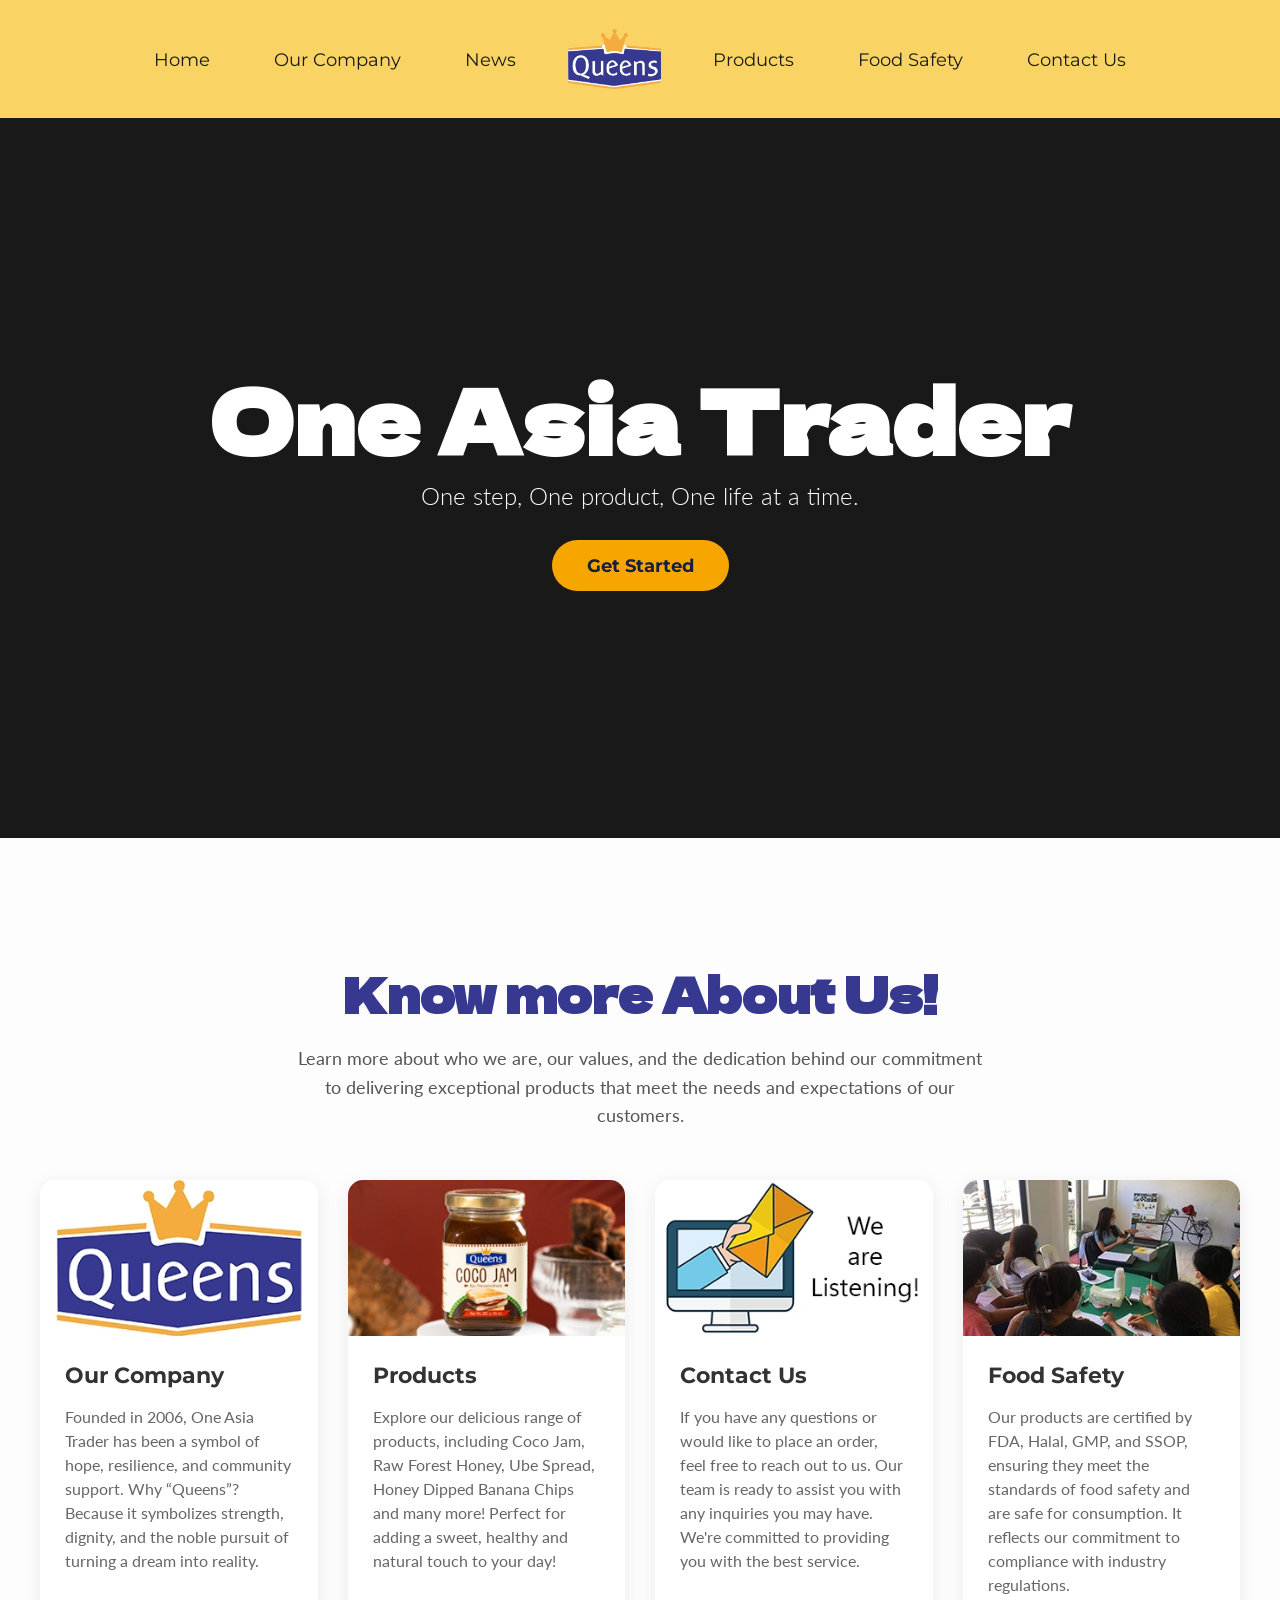
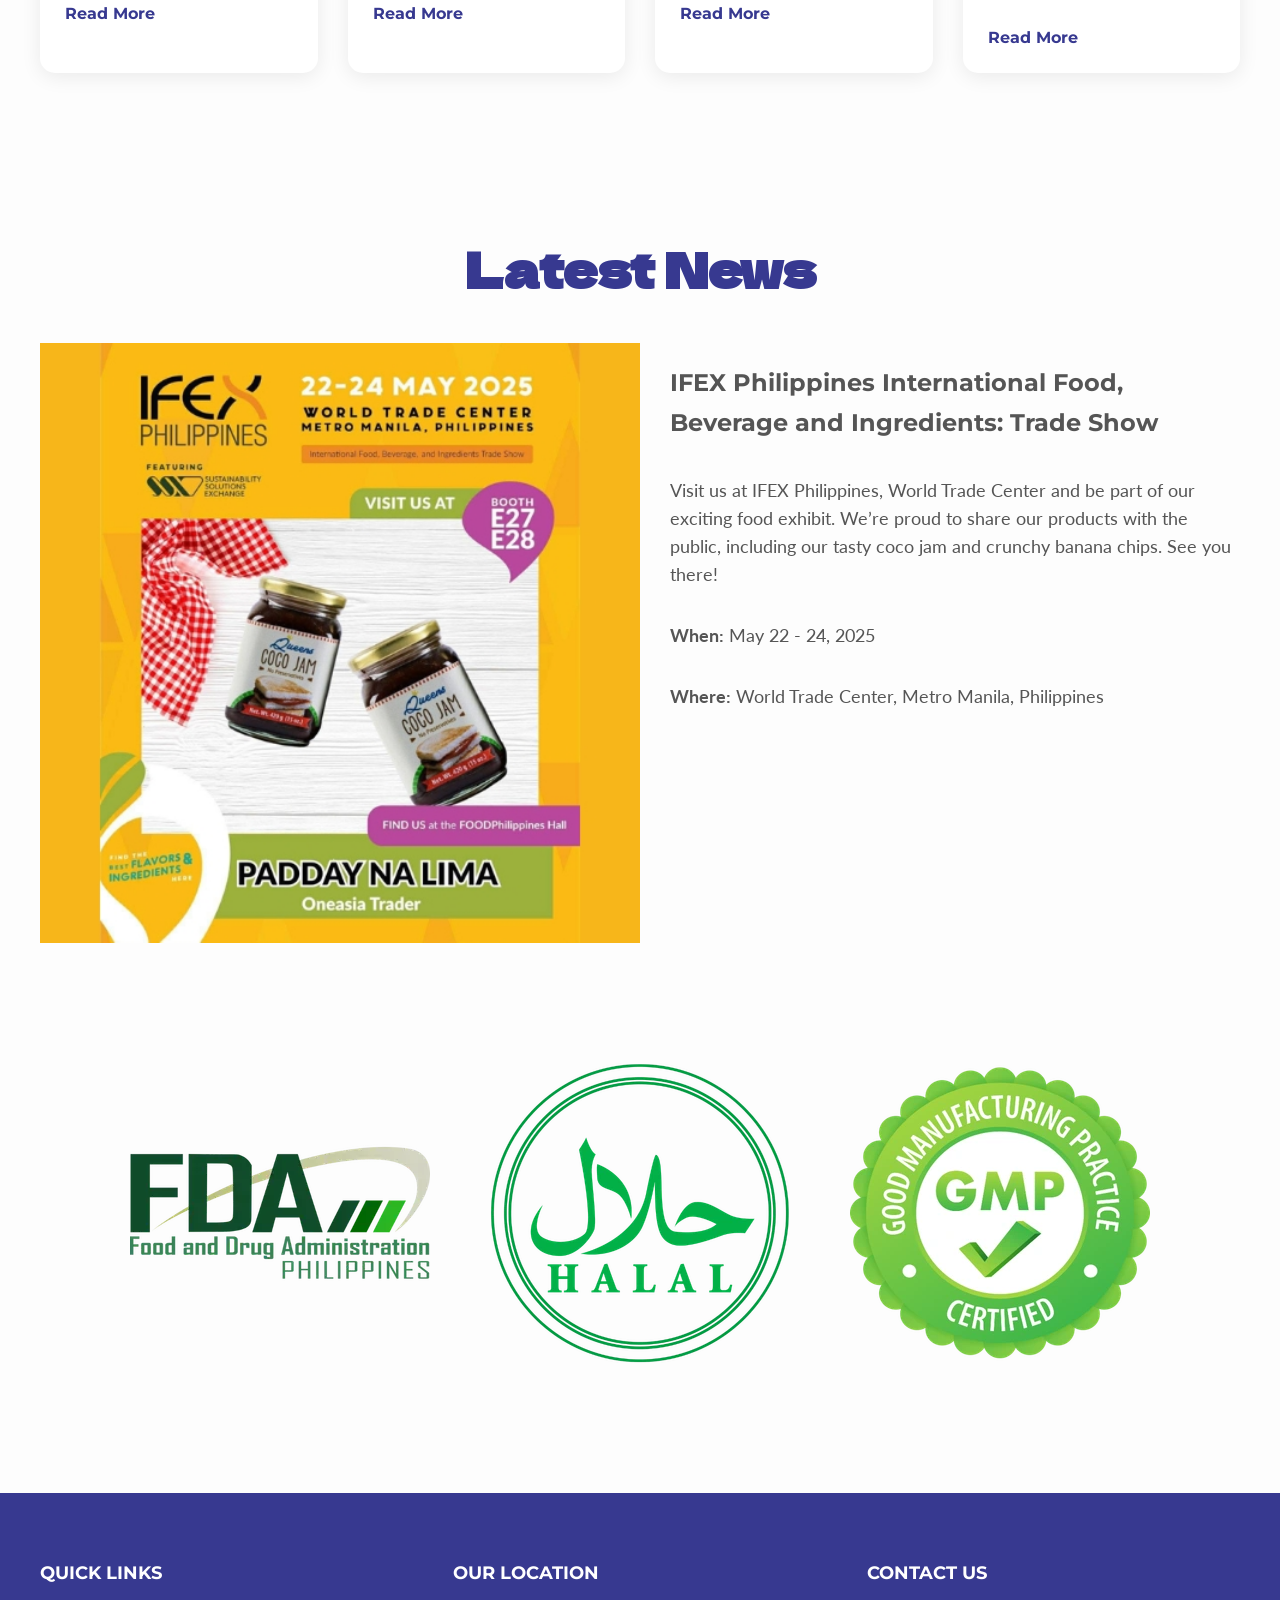
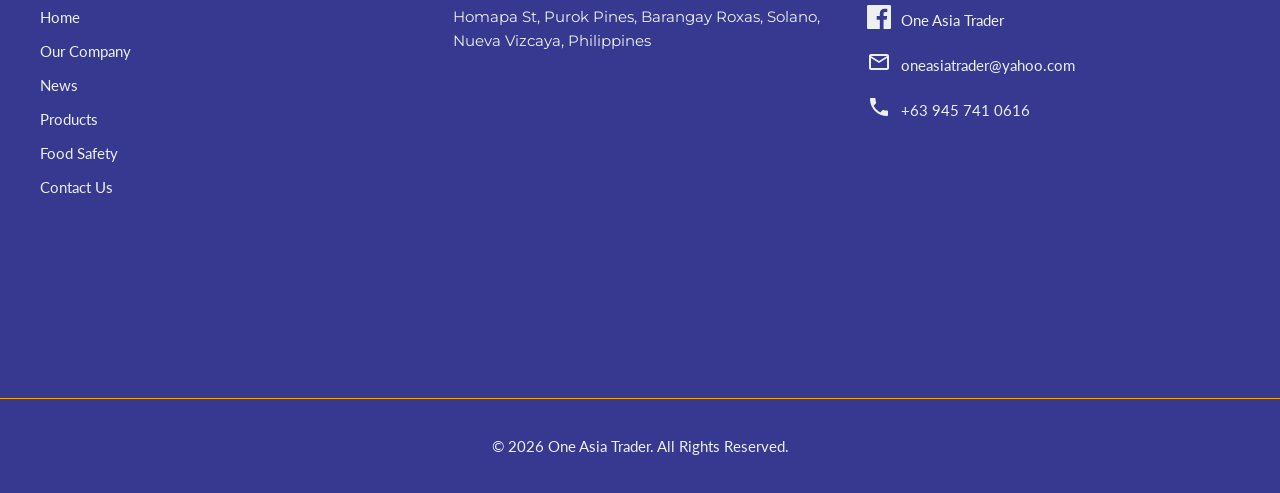
==== index.html @ fda992bf "Removed Unnecessary code and cluttered code in CSS" ====
<!DOCTYPE html>
<html lang="en">
<head>
    <meta charset="UTF-8">
    <meta name="viewport" content="width=device-width, initial-scale=1.0">
    <meta name="description" content="One Asia Trader is a food products company that offers quality Filipino favorites such as coco jam, ube spread, raw forest honey, and banana chips. The website highlights the company’s story, product line, food safety certifications, latest news, and contact details, reflecting its commitment to quality, community, and customer satisfaction.">
    <title>One Asia Trader - Home</title>
    <link rel="stylesheet" href="./css/stylesheet.css">
    <link href="https://fonts.googleapis.com/css2?family=Dela+Gothic+One&family=Lato:wght@300;400;700&family=Montserrat:wght@400;600;700&display=swap" rel="stylesheet">
    <link rel = "icon" href = "./Assets/Misc/logo-16x16.webp">
</head>
<body>

    <header>
        <!-- Navigation Bar -->
        <nav>
            <div class="navbar">
                <ul class="nav-menu">
                    <li><a href="./index.html">Home</a></li>
                    <li><a href="./html/company.html">Our Company</a></li>
                    <li><a href="./html/news.html">News</a></li>
                    
                    <li class="logo-li">
                        <a href="./index.html" id="logo-nav-toggle">
                            <img src="./Assets/Misc/one asia trader logo.webp" alt="One Asia Trader Logo" class="logo">
                        </a>
                    </li>
                    
                    <li><a href="./html/products.html">Products</a></li>
                    <li><a href="./html/foodsafety.html">Food Safety</a></li>
                    <li><a href="./html/contact.html">Contact Us</a></li>
                </ul>
            </div>
        </nav>  
    </header>

    <!-- Main Content -->
    <main>
        <!-- Hero Section -->
        <section class="hero">
            <div class="banner-container">
                <!-- Slideshow Images -->
                <img src="./Assets/banner/coco-jam-banner.webp" alt="Coco Jam" class="slideshow-image">
                <img src="./Assets/banner/employees-banner.webp" alt="Employees" class="slideshow-image">
                <img src="./Assets/banner/banana-chips-banner.webp" alt="Banana Chips" class="slideshow-image">
                <img src="./Assets/banner/employees-banner-2.webp" alt="Employees" class="slideshow-image">
                <img src="./Assets/banner/ube-spread.webp" alt="Ube Spread" class="slideshow-image">
                <img src="./Assets/banner/employees-banner-3.webp" alt="Employees" class="slideshow-image">
                <img src="./Assets/banner/banana-chips-2.webp" alt="Banana Chips" class="slideshow-image">

                <!-- Overlay -->
                <div class="banner-overlay"></div>

                <!-- Content: Heading, Tagline, and Button -->
                <div class="banner-content">
                    <h1 class="main-heading">One Asia Trader</h1>
                    <p class="tagline">One step, One product, One life at a time.</p>
                    <a href="./html/products.html" class="btn-get-started">Get Started</a>
                </div>
            </div>
        </section>
    
        <section class="know-us-section">

            <!-- Section Heading -->
            <div class="section-heading">
                <h2>Know more About Us!</h2>
                <p>Learn more about who we are, our values, and the dedication behind our commitment to delivering exceptional products that meet the needs and expectations of our customers.</p>
            </div>

            <!-- Box Grid Container -->
            <div class="box-grid">

                <!-- Card 1 -->
                <div class="box-card">
                    <img src="./Assets/320x180 images/one asia trader image.webp" alt="One Asia Trader">
                        <div class="card-content">
                            <h3>Our Company</h3>
                            <p>Founded in 2006, One Asia Trader has been a symbol of hope, resilience, and community support. Why “Queens”? Because it symbolizes strength, dignity, and the noble pursuit of turning a dream into reality.</p>
                            <a href="./html/company.html" class="read-more-link">Read More</a>
                        </div>
                </div>

                <!-- Card 2 -->
                <div class="box-card">
                    <img src="./Assets/320x180 images/products.webp" alt="Products">
                        <div class="card-content">
                            <h3>Products</h3>
                            <p>Explore our delicious range of products, including Coco Jam, Raw Forest Honey, Ube Spread, Honey Dipped Banana Chips and many more! Perfect for adding a sweet, healthy and natural touch to your day!</p>
                            <a href="./html/products.html" class="read-more-link">Read More</a>
                        </div>
                </div>

                <!-- Card 3 -->
                <div class="box-card">
                    <img src="./Assets/320x180 images/contact-us.webp" alt="Contact Us">
                        <div class="card-content">
                            <h3>Contact Us</h3>
                            <p>If you have any questions or would like to place an order, feel free to reach out to us. Our team is ready to assist you with any inquiries you may have. We're committed to providing you with the best service.</p>
                            <a href="./html/contact.html" class="read-more-link">Read More</a>
                        </div>
                </div>

                <!-- Card 4 -->
                <div class="box-card">
                    <img src="./Assets/320x180 images/food-safety.webp" alt="Food Safety Certifications">
                        <div class="card-content">
                            <h3>Food Safety</h3>
                            <p>Our products are certified by FDA, Halal, GMP, and SSOP, ensuring they meet the standards of food safety and are safe for consumption. It reflects our commitment to compliance with industry regulations.</p>
                            <a href="./html/foodsafety.html" class="read-more-link">Read More</a>
                        </div>
                </div>
            </div>
        </section>

        <section class="news-section">
            <h1 class="section-title">Latest News</h1>
          
            <!-- Article 1 -->
            <article class="news-article">
              <img src="./Assets/Exhibits/Padday Na Lima - May 22 - 24 2025.webp" alt="News Image 1" class="news-image">
              <div class="news-content">
                <h2 class="news-title">IFEX Philippines International Food, Beverage and Ingredients: Trade Show</h2>
                <p class="news-description">Visit us at IFEX Philippines, World Trade Center and be part of our exciting food exhibit. We’re proud to share our products with the public, including our tasty coco jam and crunchy banana chips. See you there!</p>
                <p class="news-description"><strong>When:</strong> May 22 - 24, 2025</p>
                <p class="news-description"><strong>Where:</strong> World Trade Center, Metro Manila, Philippines</p>
              </div>
            </article>
        </section>

        <section class="certifications-section">
          
            <!-- Food Safety logos -->
            <div class="logos-container">
              <img src="./Assets/Food Safety/fda logo.webp" alt="FDA Logo" class="cert-logo">
              <img src="./Assets/Food Safety/halal.webp" alt="Halal Logo" class="cert-logo">
              <img src="./Assets/Food Safety/gmp.webp" alt="GMP Logo" class="cert-logo">
            </div>
        </section>
    </main>  
    <!-- Footer -->
    <footer class="site-footer">
       
        <div class="footer-main-content">
            <div class="footer-column footer-links">
                <h3>Quick Links</h3>
                <ul>
                    <li><a href="index.html">Home</a></li>
                    <li><a href="./html/company.html">Our Company</a></li>
                    <li><a href="./html/news.html">News</a></li>
                    <li><a href="./html/products.html">Products</a></li>
                    <li><a href="./html/foodsafety.html">Food Safety</a></li>
                    <li><a href="./html/contact.html">Contact Us</a></li>
                </ul>
            </div>

            <div class="footer-column footer-address">
                <h3>Our Location</h3>
                <p>Homapa St, Purok Pines, Barangay Roxas, Solano, Nueva Vizcaya, Philippines</p>
                <div class="map-container">
                <iframe src="https://www.google.com/maps/embed?pb=!1m18!1m12!1m3!1d6006.556764606794!2d121.18016571679611!3d16.522514137533182!2m3!1f0!2f0!3f0!3m2!1i1024!2i768!4f13.1!3m3!1m2!1s0x33904130c73280a3%3A0x4b2d24a8933a1920!2sHomapa%20St%2C%20Solano%2C%20Nueva%20Vizcaya%2C%20Philippines!5e1!3m2!1sen!2sus!4v1776072934581!5m2!1sen!2sus" 
                    style="border:0;" 
                    allowfullscreen="" 
                    loading="lazy" 
                    referrerpolicy="no-referrer-when-downgrade">
                </iframe>
                </div>
            </div>

            <div class="footer-column footer-social">
                <h3>Contact Us</h3>
                <div class="social-links">
                    <div class="social-item">
                        <a href="https://www.facebook.com/oneasiatrader.2016" target="_blank" class="social-icon" aria-label="Facebook"><svg xmlns="http://www.w3.org/2000/svg" viewBox="0 0 24 24"><path d="M22.675 0h-21.35c-.732 0-1.325.593-1.325 1.325v21.351c0 .731.593 1.324 1.325 1.324h11.494v-9.294h-3.128v-3.622h3.128v-2.671c0-3.1 1.893-4.788 4.659-4.788 1.325 0 2.463.099 2.795.142v3.24h-1.918c-1.504 0-1.795.715-1.795 1.763v2.313h3.587l-.467 3.622h-3.12v9.293h6.116c.73 0 1.323-.593 1.323-1.325v-21.35c0-.732-.593-1.325-1.325-1.325z"/></svg></a>
                        <a href="https://www.facebook.com/oneasiatrader.2016" target="_blank" class="social-link-text">One Asia Trader</a>
                    </div>
                    <div class="social-item">
                        <a href="mailto:oneasiatrader@yahoo.com" class="social-icon" aria-label="Email"><svg xmlns="http://www.w3.org/2000/svg" viewBox="0 0 24 24"><path d="M22 6c0-1.1-.9-2-2-2H4c-1.1 0-2 .9-2 2v12c0 1.1.9 2 2 2h16c1.1 0 2-.9 2-2V6zm-2 0l-8 5-8-5h16zm0 12H4V8l8 5 8-5v10z"/></svg></a>
                        <a href="mailto:oneasiatrader@yahoo.com" class="social-link-text">oneasiatrader@yahoo.com</a>
                    </div>
                    <div class="social-item">
                        <a href="tel:+639457410616" class="social-icon" aria-label="Phone"><svg xmlns="http://www.w3.org/2000/svg" viewBox="0 0 24 24"><path d="M6.62 10.79c1.44 2.83 3.76 5.14 6.59 6.59l2.2-2.2c.27-.27.67-.36 1.02-.24 1.12.37 2.33.57 3.57.57.55 0 1 .45 1 1V20c0 .55-.45 1-1 1-9.39 0-17-7.61-17-17 0-.55.45-1 1-1h3.5c.55 0 1 .45 1 1 0 1.25.2 2.45.57 3.57.11.35.02.74-.25 1.02l-2.2 2.2z"/></svg></a>
                        <a href="tel:+639457410616" class="social-link-text">+63 945 741 0616</a>
                    </div>
                </div>
            </div>
        </div>
        
        <div class="footer-bottom">
            <p>&copy; 2026 One Asia Trader. All Rights Reserved.</p>
        </div>
    </footer>

    <script src="./js/website.js"></script>

</body>
</html>
---- css/stylesheet.css ----
body
{
   margin: 0;
   font-family: 'Dela Gothic One', 'Lato', 'Montserrat', sans-serif;
   background-color:  #fdfdfd;
}

/* Navigation Bar CSS */
.navbar {
    background-color: #f9d464;
    padding: 5px 0;
}

.navbar ul {
    display: flex;
    justify-content: center;
    align-items: center; 
    list-style: none;
    margin: 0;
    padding: 0;
}

.navbar li {
    margin: 0 20px;
}

.navbar img {
    max-height: 60px;
    max-width: 200px;           
    width: auto;
}

.navbar .logo {
    display: block;
    transition: transform 0.3s ease-in-out;
}

.navbar li a {
    color: #191919;
    text-decoration: none;
    font-family: 'Montserrat', sans-serif;
    font-size: 1.1rem;
    transition: color 0.3s, background-color 0.3s, font-size 0.3s;
    padding: 8px 12px; 
}

.navbar li:not(.logo-li) a:hover {
    background-color: #f7a600;
    color: #373990;
    font-size: 22px;
}

.navbar .logo-li:hover .logo {
    transform: scale(1.2);
}

/*Banner Section CSS*/
.banner-container {
    position: relative;
    width: 100%;
    height: 80vh;
    overflow: hidden;
    background-color: #333;
    display: flex;
    justify-content: center;
    align-items: center;
}

.slideshow-image {
    position: absolute;
    top: 0;
    left: 0;
    width: 100%;
    height: 100%;
    object-fit: cover;
    opacity: 0;
    animation: imageFade 28s infinite;
}

.banner-overlay {
    position: absolute;
    top: 0;
    left: 0;
    right: 0;
    bottom: 0;
    background-color: rgba(0, 0, 0, 0.5);
    z-index: 1;
}

.banner-content {
    position: relative;
    z-index: 2;
    color: white;
    text-align: center;
    padding: 0 20px;
}

.main-heading {
    font-size: 5.5rem;
    font-weight: bold;
    font-family: 'Dela Gothic One', sans-serif;
    margin: 0;
    line-height: 1.2;
}

.tagline {
    font-size: 1.5rem;
    font-family: 'Lato', sans-serif;
    font-weight: 300;
    margin-top: 10px;
    margin-bottom: 30px;
}

.btn-get-started {
    display: inline-block;
    background-color: #f7a600;
    color: #14213d;
    font-family: 'Montserrat', sans-serif;
    font-size: 1.1rem;
    font-weight: bold;
    text-decoration: none;
    padding: 15px 35px;
    border-radius: 50px;
    transition: all 0.3s ease;
}

.btn-get-started:hover {
    background-color: #ffffff;
    transform: translateY(-3px); 
    box-shadow: 0 10px 20px rgba(0, 0, 0, 0.2);
}

/* --- Animation --- */
.slideshow-image:nth-child(1) {
    animation-delay: 0s;
}

.slideshow-image:nth-child(2) {
    animation-delay: 4s;
}

.slideshow-image:nth-child(3) {
    animation-delay: 8s;
}

.slideshow-image:nth-child(4) {
    animation-delay: 12s;
}

.slideshow-image:nth-child(5) {
    animation-delay: 16s;
}

.slideshow-image:nth-child(6) {
    animation-delay: 20s;
}

.slideshow-image:nth-child(7) {
    animation-delay: 24s;
}

@keyframes imageFade {
    0% { opacity: 0; }
    7% { opacity: 1; } 
    14% { opacity: 1; } 
    21% { opacity: 0; } 
    100% { opacity: 0; }
}

/* Main Content Home CSS */
.know-us-section {
    padding: 80px 20px; 
    text-align: center;
    background-color: #fdfdfd;
}

.section-heading {
    max-width: 700px; 
    margin: 0 auto 50px auto; 
}

.section-heading h2 {
    font-family: 'Dela Gothic One', sans-serif;
    font-size: 3rem;
    color: #373990; 
    margin-bottom: 15px;
}

.section-heading p {
    font-family: 'Lato', sans-serif;
    font-size: 1.1rem;
    color: #555;
    line-height: 1.6;
}


.box-grid {
    display: grid;
    grid-template-columns: repeat(4, 1fr); 
    gap: 30px;
    max-width: 1200px;
    margin: 0 auto;
}

.box-card {
    background-color: #ffffff;
    border-radius: 15px; 
    box-shadow: 0 4px 20px rgba(0, 0, 0, 0.08);
    overflow: hidden;
    text-align: left;
    transition: transform 0.3s ease, box-shadow 0.3s ease;
}

.box-card:hover {
    transform: translateY(-10px); 
    box-shadow: 0 12px 25px rgba(0, 0, 0, 0.12);
}

.box-card img {
    width: 100%;
    height: auto; 
    display: block;
}

.card-content {
    padding: 25px;
}

.card-content h3 {
    font-family: 'Montserrat', sans-serif;
    font-size: 1.4rem;
    color: #333;
    margin-top: 0;
    margin-bottom: 10px;
}

.card-content p {
    font-family: 'Lato', sans-serif;
    font-size: 1rem;
    color: #666;
    line-height: 1.5;
}


.read-more-link {
    display: inline-block;
    margin-top: 15px; 
    font-family: 'Montserrat', sans-serif;
    font-weight: bold;
    color: #373990;
    text-decoration: none;
    transition: color 0.3s ease;
}

.read-more-link:hover {
    color: #f7a600; 
    text-decoration: underline; 
}

/*Footer CSS*/

.site-footer {
    background-color: #373990;
    color: #ecf0f1;
    font-size: 15px;
    line-height: 24px;
}

.footer-main-content {
    display: flex;
    flex-wrap: wrap;
    gap: 40px;
    max-width: 1200px;
    margin: 0 auto;
    padding: 50px 20px 0;
}

.footer-column {
    flex: 1;
    min-width: 280px;
    margin-bottom: 30px;
}

.footer-column h3 {
    color: #fff;
    font-size: 18px;
    margin-bottom: 20px;
    text-transform: uppercase;
    font-family: 'Montserrat', sans-serif;
}

.footer-column p{
    font-family: 'Montserrat', sans-serif;
}

.footer-links ul 
{ 
    list-style: none; 
    padding: 0; 
    margin: 0;
}
.footer-links li 
{ 
    margin-bottom: 10px; 
}
.footer-links a 
{ 
    color: #ecf0f1; 
    text-decoration: none; 
    transition: color 0.3s ease; 
    font-family: 'Lato', sans-serif;
}
.footer-links a:hover 
{ 
    color: #f7a600; 
}

.map-container 
{ 
    position: relative; 
    overflow: hidden; 
    width: 100%; 
    padding-top: 75%; 
    border-radius: 8px; 
}
.map-container iframe 
{ 
    position: absolute; 
    top: 0; 
    left: 0; 
    width: 100%; 
    height: 100%; 
    border: 0;
}

.social-links 
{ 
    display: flex; 
    flex-direction: column; 
    gap: 15px; 
}
.social-item 
{ 
    display: flex; 
    align-items: center; 
    gap: 10px; 
}
.social-icon svg 
{ 
    width: 24px; 
    height: 24px; 
    fill: #ecf0f1; 
    transition: fill 0.3s ease; 
}
.social-link-text 
{ 
    color: #ecf0f1; 
    text-decoration: none; 
    transition: color 0.3s ease;
    font-family: 'Lato', sans-serif;
}
.social-item:hover .social-icon svg, .social-item:hover .social-link-text 
{ 
    fill: #f7a600; 
    color: #f7a600; 
}

.footer-bottom {
    text-align: center;
    padding: 20px;
    margin-top: 20px;
    border-top: 1px solid #f7a600; 
    font-family: 'Lato', sans-serif;
}

/* Company CSS*/
.banner-image
{
    position: absolute;
    top: 0;
    left: 0;
    width: 100%;
    height: 100%;
    object-fit: cover;
}
.content-company
{
    margin: 0 10% 0 10%;
    padding: 80px 20px; 
    text-align: center;
    background-color: #fdfdfd;
}
.section-heading-content p, .section-content p
{
    text-align: justify;
    font-family: 'Lato', sans-serif;
    font-size: 1.4rem;
    color: #555;
    line-height: 1.6;
}
.section-content h2 {
    text-align: justify;
    font-family: 'Dela Gothic One', sans-serif;
    font-size: 3rem;
    color: #373990; 
    margin-bottom: 15px;
}

.section-content h3 {
    color: #373990;
    font-family: 'Montserrat', sans-serif;
}
.section-content h3:hover {
    color: #f7a600;
}

/*  Products CSS */

.product-detail-section {
    padding: 80px 20px;
    background-color: #fdfdfd;
}


.product-detail-container {
    display: flex;
    align-items: center;
    gap: 60px;
    max-width: 1100px;
    margin: 40px auto; 
    background-color: #ffffff;
    padding: 40px;
    border-radius: 15px;
    box-shadow: 0 4px 20px rgba(0, 0, 0, 0.08);
    transition: transform 0.3s ease, box-shadow 0.3s ease;
}

.product-image-container {
    flex-basis: 45%;
}

.product-image-container img {
    width: 100%;
    height: auto;
    border-radius: 10px;
}

.product-info-container {
    flex-basis: 55%;
}

.product-info-container h2 {
    font-family: 'Dela Gothic One', sans-serif;
    font-size: 3rem;
    color: #373990; 
    margin-top: 0;
    margin-bottom: 20px;
}

.product-info-container p {
    font-family: 'Lato', sans-serif;
    font-size: 1.1rem;
    color: #555;
    line-height: 1.7;
    margin-bottom: 15px;
}
.product-detail-container:hover
{
    transform: translateY(-10px); 
    box-shadow: 0 12px 25px rgba(0, 0, 0, 0.12);
}

/* Contact CSS */

.contact-section {
    display: flex;
    flex-direction: column;
    align-items: stretch;
    gap: 0;
    max-width: 1100px;
    margin: 40px auto;
    background-color:  #fdfdfd;
    padding: 40px;
    border-radius: 15px;
    box-shadow: 0 4px 20px rgba(0, 0, 0, 0.08);
}

.contact-section h2 
{
    text-align: center;
    font-family: 'Dela Gothic One', sans-serif;
    font-size: 3rem;
    color: #373990; 
    margin-bottom: 15px;
}

.contact-section p 
{
    text-align: center;
    font-family: 'Lato', sans-serif;
    font-size: 1.4rem;
    color: #555;
    margin-top: 0;
    margin-bottom: 25px; 
    line-height: 1.6;
}

.contact-form .form-group 
{
    margin-bottom: 15px;
}

.contact-form label 
{
    display: block;
    margin-bottom: 5px;
    color: #555;
    font-family: 'Montserrat', sans-serif;
}

.contact-form input[type="text"],
.contact-form input[type="email"],
.contact-form input[type="tel"],
.contact-form select.country-code-select,
.contact-form textarea 
{
    width: 100%;
    padding: 10px;
    border: 1px solid #ddd;
    border-radius: 4px;
    box-sizing: border-box;
    font-family: 'Montserrat', sans-serif;
}

.contact-form textarea 
{
    resize: vertical;
    height: 120px;
}

/*  Phone Input Group Layout */
.phone-input-group {
    display: flex;
    gap: 10px;
}

.country-code-select {
    flex: 0 0 100px; 
    background-color: #fff;
    cursor: pointer;
}

.phone-input-group input[type="tel"] {
    flex: 1; 
}

.contact-form .buttons 
{
    display: flex;
    justify-content: space-between;
    margin-top: 20px;
    gap: 10px;
}

.contact-form button.btn-submit, 
.contact-form a.btn 
{
    flex-grow: 1;
    padding: 12px;
    border: none;
    border-radius: 4px;
    color: #fff;
    background-color: #007BFF;
    cursor: pointer;
    font-size: 16px;
    text-align: center;
    text-decoration: none;
    display: inline-block;
    font-family: 'Montserrat', sans-serif;
    box-sizing: border-box;
}

.contact-form button.btn-submit:hover, 
.contact-form a.btn:hover 
{
    background-color: #0056b3;
}

.news-section 
{
    max-width: 1200px;
    margin: 0 auto;
    background-color:  #fdfdfd;
    padding: 40px;
    margin-bottom: 60px;
}
  
.section-title 
{
    text-align: center;
    font-family: 'Dela Gothic One', sans-serif;
    font-size: 3rem;
    color: #373990; 
    margin-bottom: 40px;
}
  
.news-article 
{
    display: flex;
    align-items: flex-start;
    padding-top: 25px;
    border-top: 1px solid #e9ebee;
}
  
.news-article:first-of-type 
{
    border-top: none;
    padding-top: 0;
}
  
.news-image 
{
    width: 600px;
    height: 600px;
    object-fit: cover;
    margin-right: 30px;
    flex-shrink: 0;
}
  
.news-content 
{
    display: flex;
    flex-direction: column;
}
  
.news-title 
{
    font-family: 'Montserrat', sans-serif;
    font-size: 1.5rem;
    color: #555;
    line-height: 1.7;
    margin-bottom: 15px;
}
  
.news-description 
{
    font-family: 'Lato', sans-serif;
    font-size: 1.1rem;
    color: #555;
    line-height: 1.6;
    margin-bottom: 15px;
}
  
/*Food Safety CSS*/
.certifications-section 
{
    max-width: 1500px;
    margin: 60px auto;
    padding: 20px;
    text-align: center;
}
  
.food-safety-title 
{
    font-family: 'Dela Gothic One', sans-serif;
    font-size: 3rem;
    color: #373990;
    margin-bottom: 40px;
}
  
.logos-container 
{
    display: flex;
    justify-content: center;
    align-items: center;
    flex-wrap: wrap;
    gap: 60px;
    margin-bottom: 50px;
}
  
.cert-logo 
{
    width: 300px;
    height: 300px;
    object-fit: contain;
}
  
.safety-paragraph 
{
    font-size: 1.1rem;
    text-align: justify;
    font-family: 'Lato', sans-serif;
    line-height: 1.6;
    max-width: 800px;
    margin: 0 auto;
    color: #555;
}
  
/* Per Product Page CSS */
.product-section 
{
    display: flex;
    flex-wrap: wrap;
    max-width: 2200px;
    margin: 50px auto;
    padding: 50px;
    background-color:  #fdfdfd;
    border-radius: 8px;
    border: 1px solid #d1d1d1;
    box-shadow: 0 10px 25px rgba(0,0,0,0.1);
    font-family: 'Lato', sans-serif;
    position: relative;
}

.product-image 
{
    width: 1000px;
    height: 1000px;
    max-width: 100%;
    object-fit: cover;
    border-radius: 8px;
}

.product-details-container 
{
    flex: 1 1 600px;
    display: flex;
    flex-direction: column;
    position: relative;
}
  
.product-title 
{
    font-size: 3rem;
    font-family: 'Dela Gothic One', sans-serif;
    margin-top: 0;
    margin-bottom: 20px;
    color: #373990; 
    line-height: 1.2;
}
  
.product-description h2
{
    font-size: 24px;
    margin-bottom: 10px;
    border-bottom: 2px solid #f0f0f0;
    padding-bottom: 10px;
    font-family: 'Montserrat', sans-serif;
    color: #555;
}
  
.product-description p, .spec-item p, .features-list 
{
    font-size: 16px;
    margin-bottom: 30px;
    line-height: 1.7;
    color: #555;
}
  
.product-specs 
{
    display: grid;
    grid-template-columns: 1fr;
    gap: 15px;
}
  
.spec-item h3 
{
    font-size: 18px;
    font-weight: 600;
    color: #373990; 
    margin: 0 0 5px 0;
    line-height: 1.7;
    font-family: 'Montserrat', sans-serif;
}
.spec-item p
{
    margin: 0;
}
.features-list
{
    list-style-type: disc;
    margin: 0;
    padding-left: 20px;;
} 
.features-list li 
{
    margin-bottom: 8px;
}
.features-list li::marker
{
   color: #f7a600; 
}

.get-now-button {
    position: absolute;
    bottom: 20px;
    right: 20px;
    padding: 30px 60px;
    font-size: 1.4rem;
    font-weight: bold;
    text-decoration: none;
    background-color: #f7a600;
    color:  #14213d;
    border: none;
    border-radius: 50px;
    box-shadow: 0 4px 10px rgba(0, 0, 0, 0.2);
    cursor: pointer;
    transition: all 0.3s ease;
}

.get-now-button:hover {
    background-color: #ffffff;
    transform: translateY(-3px); 
    box-shadow: 0 10px 20px rgba(0, 0, 0, 0.2);
}

/* Tablet (769px to 1024px) */
@media (max-width: 1024px) {

    .main-heading 
    {
        font-size: 4.5rem;
    }
    .tagline 
    {
        font-size: 1.3rem;
    }
    .box-grid 
    {
        grid-template-columns: repeat(2, 1fr);
        max-width: 90%;
    }
    .footer-main-content 
    {
        gap: 30px;
    }
    .content-company 
    {
        margin: 0 5%;
    }
    .product-detail-container, .product-section 
    {
        flex-direction: column;
        gap: 30px;
        padding: 30px;
        margin: 20px auto;
    }
    .news-article 
    {
        flex-direction: column;
        align-items: center;
    }
    .news-image 
    {
        width: 100%;
        height: auto;
        margin-right: 0;
        margin-bottom: 20px;
    }
    .product-image 
    {
       width: 100%;
       height: auto;
    }
    .get-now-button 
    {
        bottom: 20px;
        right: 20px;
        padding: 18px 45px;
        font-size: 1.2rem;
    }
    .contact-section {
        padding: 30px;
        margin: 20px 5%;
    }
}

/* Tablets and Mobile Phones (992px) = Navigation Bar */
@media (max-width: 992px) 
{    
    .nav-menu 
    {
        flex-direction: column;
    }

    .nav-menu > li:not(.logo-li) 
    {
        max-height: 0;
        overflow: hidden;
        opacity: 0;
        padding: 0;
        margin: 0 20px;
        transition: all 0.4s ease-out;
    }
    
    .logo-li {
        order: -1; 
        margin-bottom: 10px;
    }
    
    #logo-nav-toggle {
        cursor: pointer;
    }

    .nav-open .nav-menu > li:not(.logo-li) {
        max-height: 100px;
        opacity: 1;
        padding: 8px 12px;
        margin: 5px 20px;
    }
    .contact-form .buttons {
        flex-direction: column;
        gap: 15px;
    }

    .contact-form button.btn-submit, 
    .contact-form a.btn {
        width: 100%;
    }
}

/* Mobile Phone (up to 768px) */
@media (max-width: 768px) {

    /* Banner */
    .banner-container 
    {
        height: 60vh;
    }
    .main-heading 
    {
        font-size: 2.8rem;
    }
    .tagline 
    {
        font-size: 1.1rem;
    }
    .btn-get-started 
    {
        padding: 12px 28px;
        font-size: 1rem;
    }
    .know-us-section, .content-company, .product-detail-section, .news-section, .certifications-section 
    {
        padding: 40px 15px;
    }
    .section-heading h2, .section-content h2, .product-info-container h2, .contact-section h2, .section-title, .food-safety-title, .product-title 
    {
        font-size: 2.2rem;
        text-align: center;
    }
    .contact-section {
        margin: 20px 10px;
    }
    .section-heading-content p, .section-content p 
    {
         text-align: left;
    }

    /* Card Grid */
    .box-grid 
    {
        grid-template-columns: 1fr;
        max-width: 100%;
    }

    /* Company & Product Pages */
    .content-company 
    {
        margin: 0;
    }
    .product-detail-container, .product-section 
    {
        flex-direction: column;
        padding: 20px;
        margin: 20px 10px;
    }
    
    /* News Section */
    .news-article 
    {
        flex-direction: column;
        align-items: center;
    }
    .news-image 
    {
        width: 100%;
        height: auto;
        margin-right: 0;
        margin-bottom: 20px;
    }

    /* Footer */
    .footer-main-content 
    {
        flex-direction: column;
        align-items: center;
        text-align: center;
    }
    .footer-column 
    {
        min-width: 100%;
    }
    .social-links 
    {
        align-items: center;
    }

    /* Food Safety Logos */
    .cert-logo 
    {
        width: 150px;
        height: 150px;
        gap: 20px;
    }
    
    /* Product Box Style Section */
    .product-details-container 
    {
        flex-basis: 100%;
    }
    .get-now-button 
    {
        bottom: 10px;
        right: 10px;
        padding: 15px 40px;
        font-size: 1.1rem;
    }
}
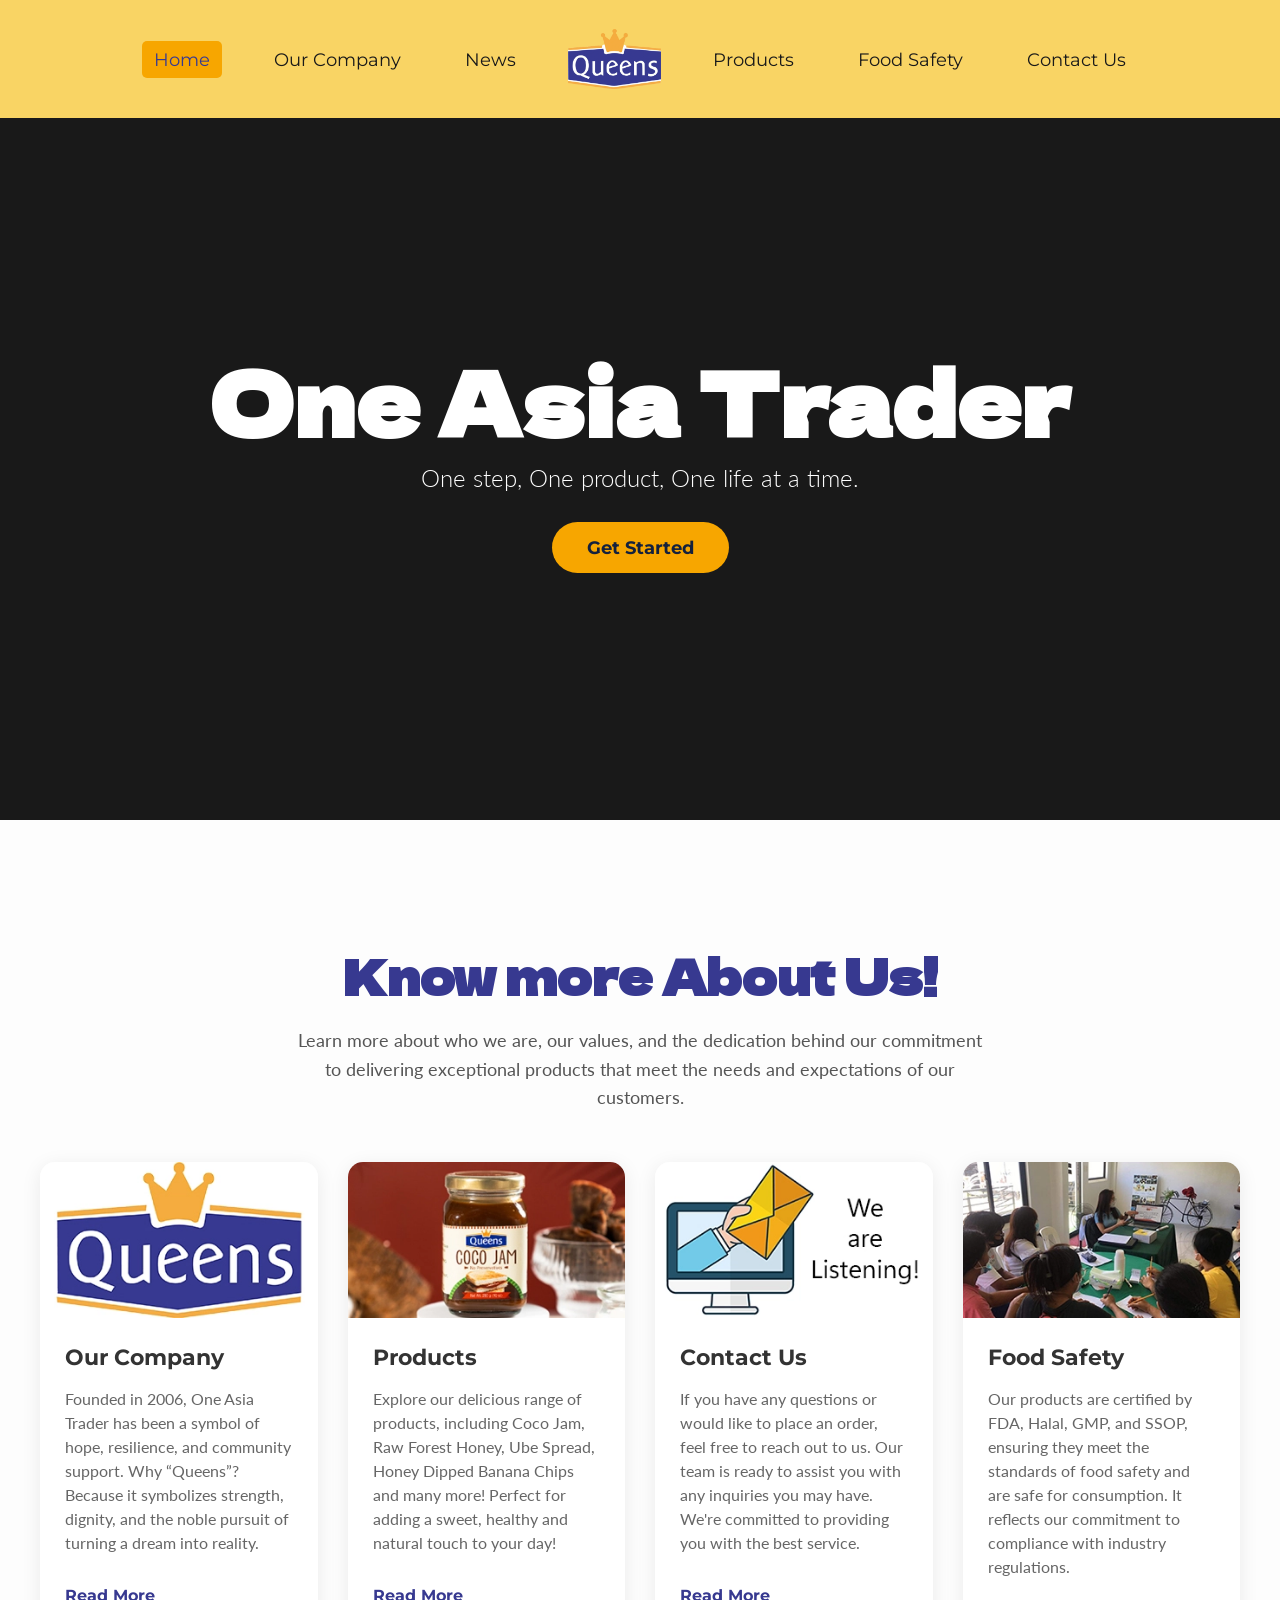
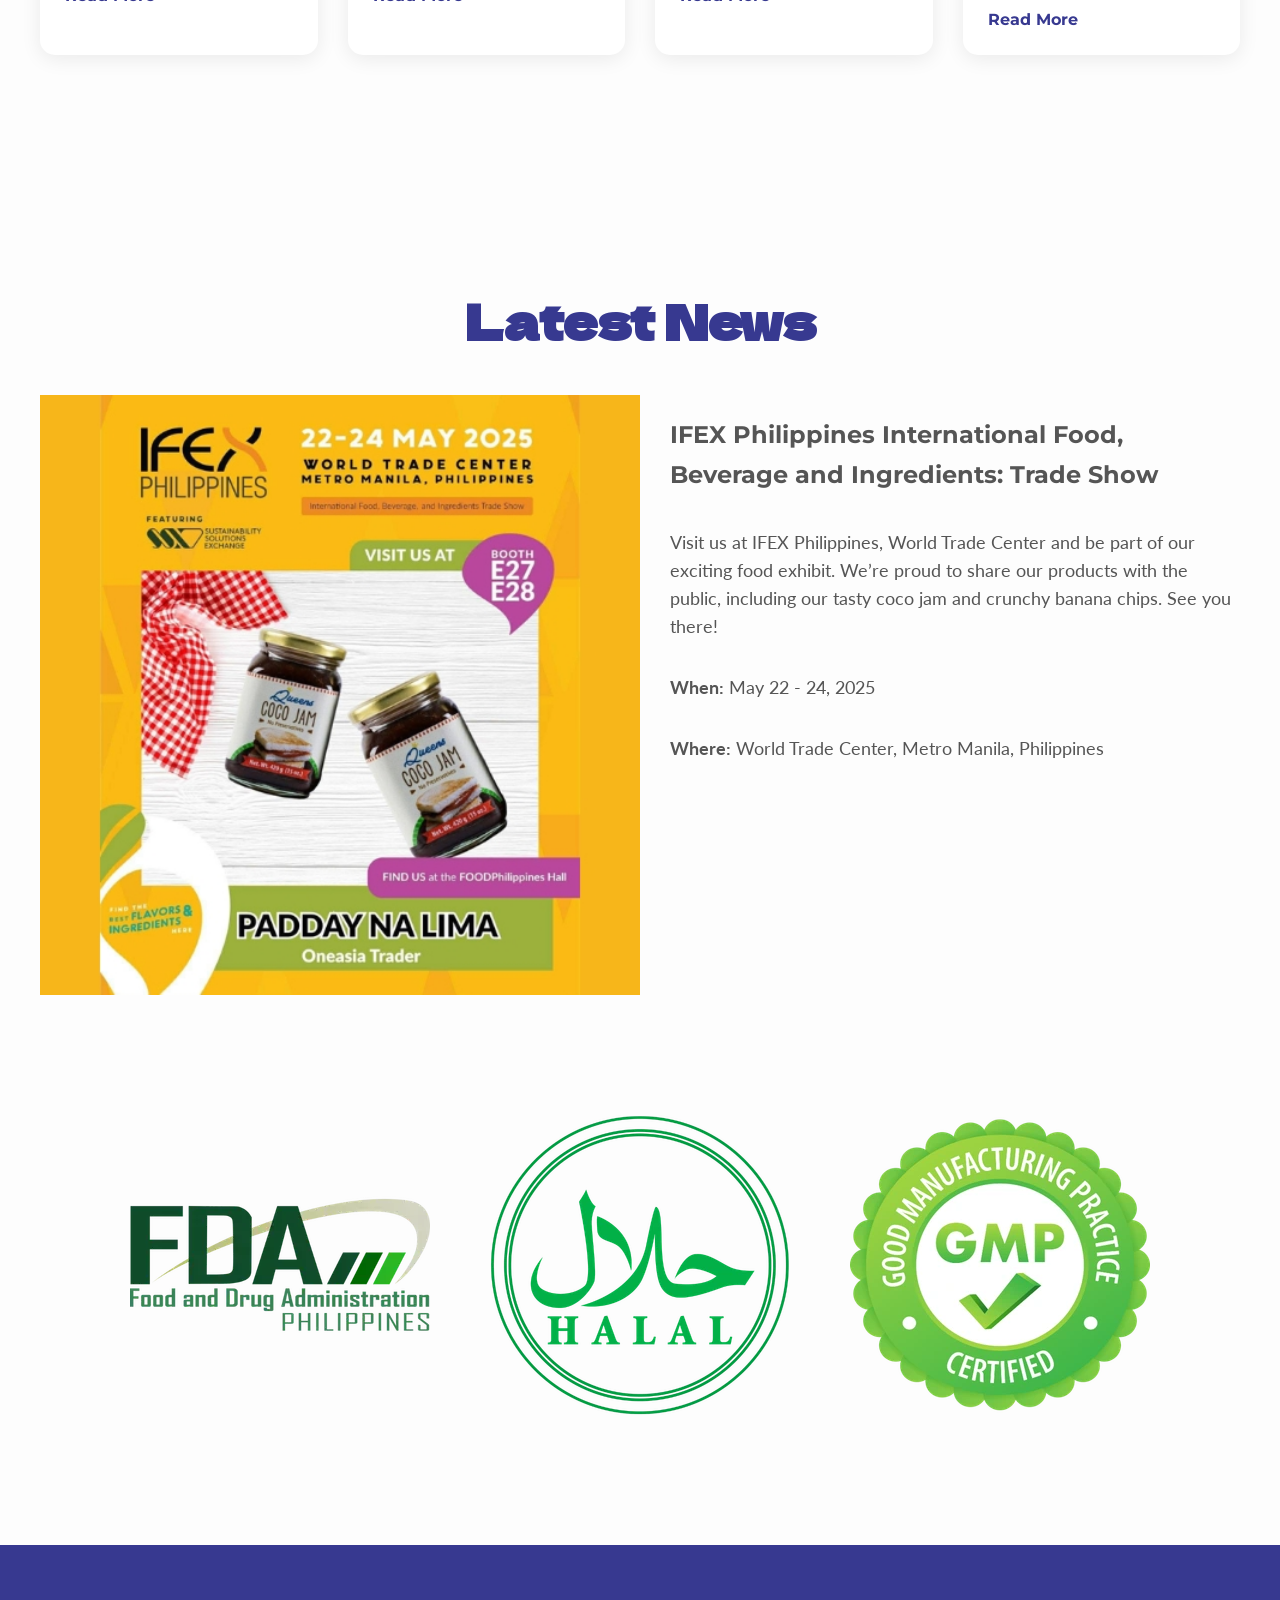
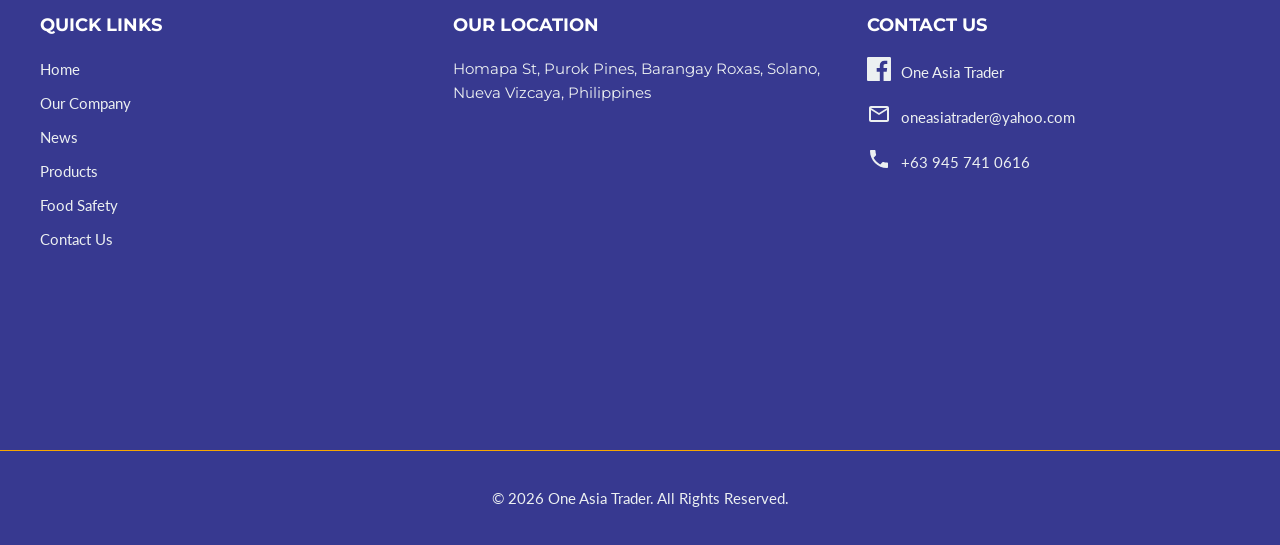
==== commit 4bb450df: "updated navbar and media" ====
--- a/index.html
+++ b/index.html
@@ -10,13 +10,13 @@
     <link rel = "icon" href = "./Assets/Misc/logo-16x16.webp">
 </head>
 <body>
-
+<!-- Navigation Bar -->
     <header>
         <!-- Navigation Bar -->
         <nav>
             <div class="navbar">
                 <ul class="nav-menu">
-                    <li><a href="./index.html">Home</a></li>
+                    <li><a href="./index.html" class="active">Home</a></li>
                     <li><a href="./html/company.html">Our Company</a></li>
                     <li><a href="./html/news.html">News</a></li>
                     
--- a/css/stylesheet.css
+++ b/css/stylesheet.css
@@ -9,6 +9,11 @@
 .navbar {
     background-color: #f9d464;
     padding: 5px 0;
+    position: fixed;
+    top: 0;
+    left: 0;
+    width: 100%;
+    z-index: 1000;
 }
 
 .navbar ul {
@@ -22,6 +27,12 @@
 
 .navbar li {
     margin: 0 20px;
+}
+
+.navbar li a.active {
+    background-color: #f7a600;
+    color: #373990;
+    border-radius: 5px;
 }
 
 .navbar img {
@@ -64,6 +75,7 @@
     display: flex;
     justify-content: center;
     align-items: center;
+    margin-top: 100px;
 }
 
 .slideshow-image {
@@ -433,10 +445,12 @@
     border-radius: 15px;
     box-shadow: 0 4px 20px rgba(0, 0, 0, 0.08);
     transition: transform 0.3s ease, box-shadow 0.3s ease;
+    
 }
 
 .product-image-container {
     flex-basis: 45%;
+    padding-top: 60px;
 }
 
 .product-image-container img {
@@ -447,6 +461,7 @@
 
 .product-info-container {
     flex-basis: 55%;
+
 }
 
 .product-info-container h2 {
@@ -483,6 +498,7 @@
     padding: 40px;
     border-radius: 15px;
     box-shadow: 0 4px 20px rgba(0, 0, 0, 0.08);
+    margin-top: 170px;
 }
 
 .contact-section h2 
@@ -586,6 +602,7 @@
     background-color: #0056b3;
 }
 
+/* News CSS*/
 .news-section 
 {
     max-width: 1200px;
@@ -602,6 +619,7 @@
     font-size: 3rem;
     color: #373990; 
     margin-bottom: 40px;
+    padding-top: 70px;
 }
   
 .news-article 
@@ -733,7 +751,7 @@
 {
     font-size: 3rem;
     font-family: 'Dela Gothic One', sans-serif;
-    margin-top: 0;
+    margin-top: 50px;
     margin-bottom: 20px;
     color: #373990; 
     line-height: 1.2;
@@ -846,6 +864,7 @@
         padding: 30px;
         margin: 20px auto;
     }
+ 
     .news-article 
     {
         flex-direction: column;
@@ -862,6 +881,7 @@
     {
        width: 100%;
        height: auto;
+       margin-top: 50px;
     }
     .get-now-button 
     {
@@ -871,7 +891,7 @@
         font-size: 1.2rem;
     }
     .contact-section {
-        padding: 30px;
+        padding-top: 100px;
         margin: 20px 5%;
     }
 }
@@ -924,6 +944,8 @@
 @media (max-width: 768px) {
 
     /* Banner */
+
+
     .banner-container 
     {
         height: 60vh;
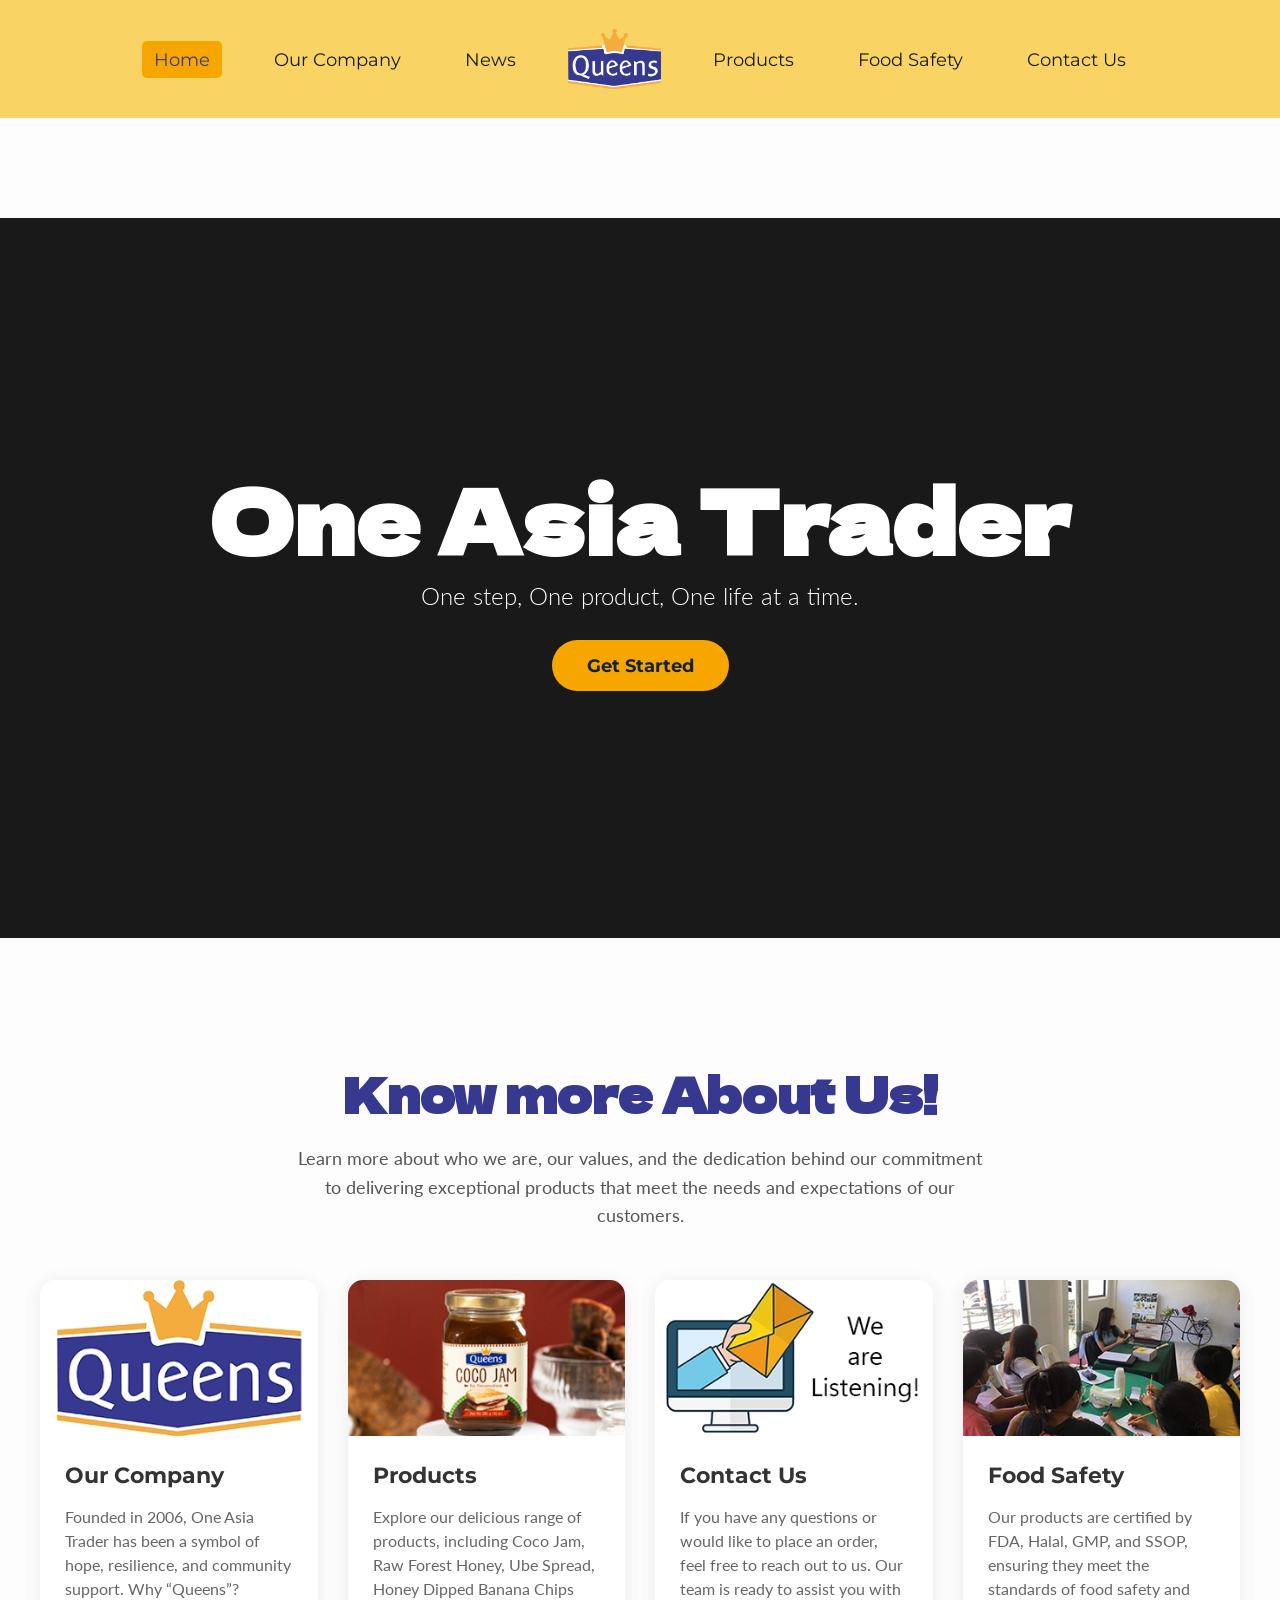
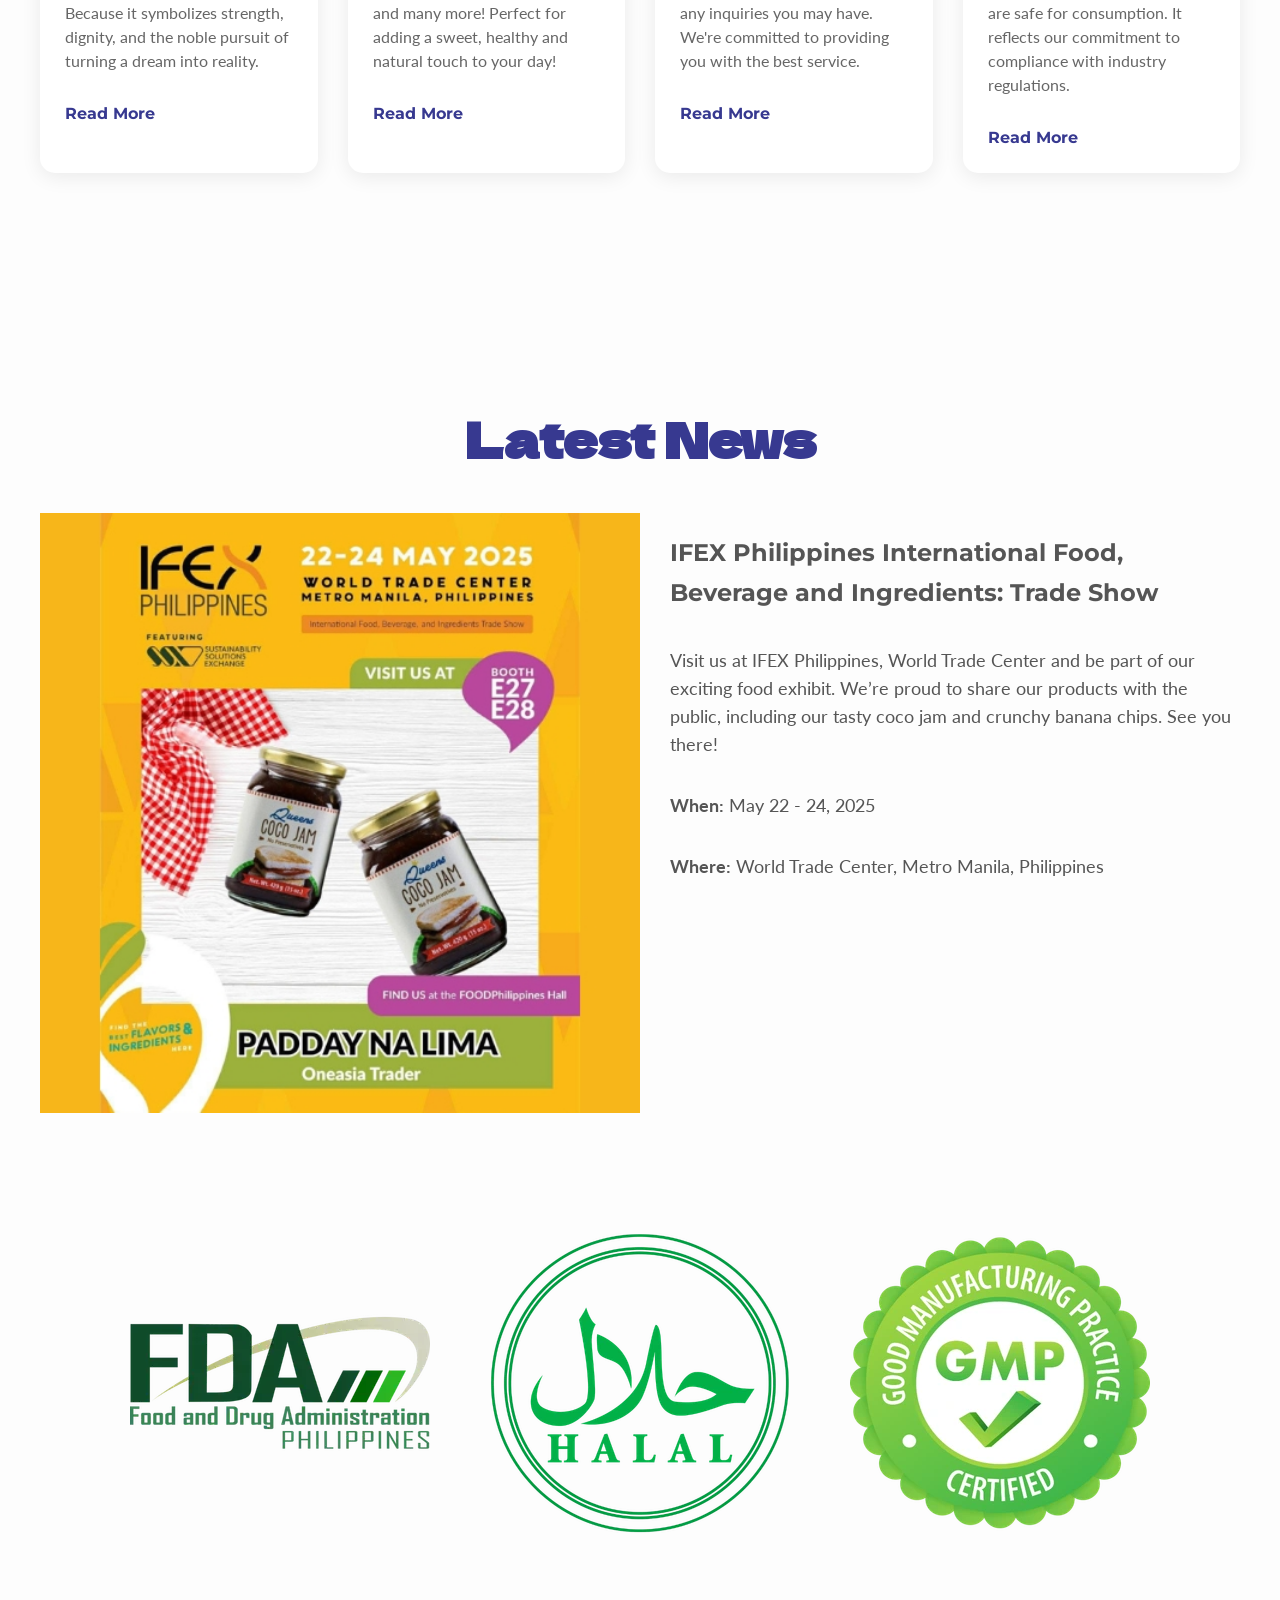
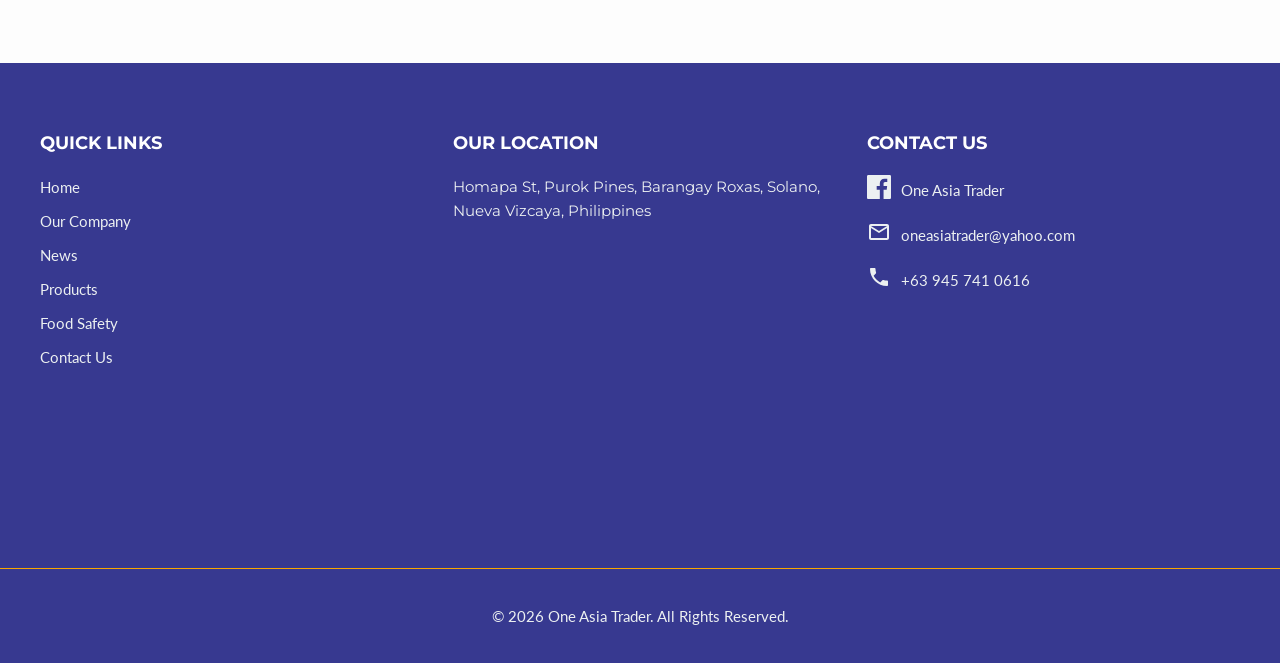
==== commit 5b8cd551: "Added hamburger button for mobile phones in navbar" ====
--- a/index.html
+++ b/index.html
@@ -10,18 +10,28 @@
     <link rel = "icon" href = "./Assets/Misc/logo-16x16.webp">
 </head>
 <body>
-<!-- Navigation Bar -->
+
     <header>
-        <!-- Navigation Bar -->
         <nav>
             <div class="navbar">
+                
+                <a href="./index.html" class="mobile-logo">
+                    <img src="./Assets/Misc/one asia trader logo.webp" alt="One Asia Trader Logo" class="logo">
+                </a>
+    
+                <div class="hamburger" id="hamburger-menu">
+                    <span class="bar"></span>
+                    <span class="bar"></span>
+                    <span class="bar"></span>
+                </div>
+    
                 <ul class="nav-menu">
                     <li><a href="./index.html" class="active">Home</a></li>
                     <li><a href="./html/company.html">Our Company</a></li>
                     <li><a href="./html/news.html">News</a></li>
                     
-                    <li class="logo-li">
-                        <a href="./index.html" id="logo-nav-toggle">
+                    <li class="logo-li desktop-logo">
+                        <a href="./index.html">
                             <img src="./Assets/Misc/one asia trader logo.webp" alt="One Asia Trader Logo" class="logo">
                         </a>
                     </li>
--- a/css/stylesheet.css
+++ b/css/stylesheet.css
@@ -9,13 +9,14 @@
 .navbar {
     background-color: #f9d464;
     padding: 5px 0;
-    position: fixed;
+    position: sticky; 
     top: 0;
-    left: 0;
-    width: 100%;
     z-index: 1000;
 }
 
+.mobile-logo {
+    display: none;
+}
 .navbar ul {
     display: flex;
     justify-content: center;
@@ -894,49 +895,96 @@
         padding-top: 100px;
         margin: 20px 5%;
     }
+    .hamburger {
+        display: none;
+        cursor: pointer;
+        flex-direction: column;
+        gap: 6px;
+        z-index: 1000;
+    }
+    .hamburger .bar {
+        width: 30px;
+        height: 3px;
+        background-color: #373990;
+        border-radius: 3px;
+        transition: all 0.3s ease;
+    }
 }
 
 /* Tablets and Mobile Phones (992px) = Navigation Bar */
-@media (max-width: 992px) 
-{    
-    .nav-menu 
-    {
+@media (max-width: 992px) {    
+    .navbar {
+        padding: 10px 20px;
+        display: flex;
+        justify-content: flex-end; 
+        align-items: center;
+    }
+
+    .desktop-logo { display: none !important; }
+
+    .mobile-logo {
+        display: block;
+        position: absolute;
+        left: 50%; 
+        transform: translateX(-50%); 
+        z-index: 1001; 
+    }
+    
+    .hamburger {
+        display: flex;
+        z-index: 1002; 
+    }
+
+    .nav-menu {
+        position: fixed;
+        top: 0;
+        right: -100%; 
+        width: 250px;
+        height: 100vh;
+        background-color: #fdfdfd;
         flex-direction: column;
-    }
-
-    .nav-menu > li:not(.logo-li) 
-    {
-        max-height: 0;
-        overflow: hidden;
-        opacity: 0;
-        padding: 0;
-        margin: 0 20px;
-        transition: all 0.4s ease-out;
-    }
-    
-    .logo-li {
-        order: -1; 
-        margin-bottom: 10px;
-    }
-    
-    #logo-nav-toggle {
-        cursor: pointer;
-    }
-
-    .nav-open .nav-menu > li:not(.logo-li) {
-        max-height: 100px;
-        opacity: 1;
-        padding: 8px 12px;
-        margin: 5px 20px;
-    }
-    .contact-form .buttons {
-        flex-direction: column;
-        gap: 15px;
-    }
-
-    .contact-form button.btn-submit, 
-    .contact-form a.btn {
-        width: 100%;
+        justify-content: flex-start;
+        padding-top: 100px;
+        box-shadow: -5px 0 15px rgba(0,0,0,0.1);
+        transition: right 0.4s ease;
+        z-index: 1001; 
+    }
+
+    .nav-menu li { 
+        margin: 15px 0; 
+        text-align: center; 
+    }
+    .nav-menu li a 
+    { 
+        display: block; 
+        font-size: 1.3rem; 
+    }
+
+    .nav-open .nav-menu 
+    { 
+        right: 0; 
+    }
+    .nav-open .hamburger .bar:nth-child(1) 
+    { 
+        transform: translateY(9px) rotate(45deg);
+    }
+    .nav-open .hamburger .bar:nth-child(2) 
+    { 
+        opacity: 0; 
+    }
+    .nav-open .hamburger .bar:nth-child(3) 
+    { 
+        transform: translateY(-9px) rotate(-45deg); 
+    }
+
+    .contact-form .buttons 
+    { 
+        flex-direction: column; 
+        gap: 15px; 
+    }
+    .contact-form button.btn-submit, .contact-form a.btn 
+    { 
+        width: 100%; 
     }
 }
 
@@ -1049,4 +1097,5 @@
         padding: 15px 40px;
         font-size: 1.1rem;
     }
+    
 }
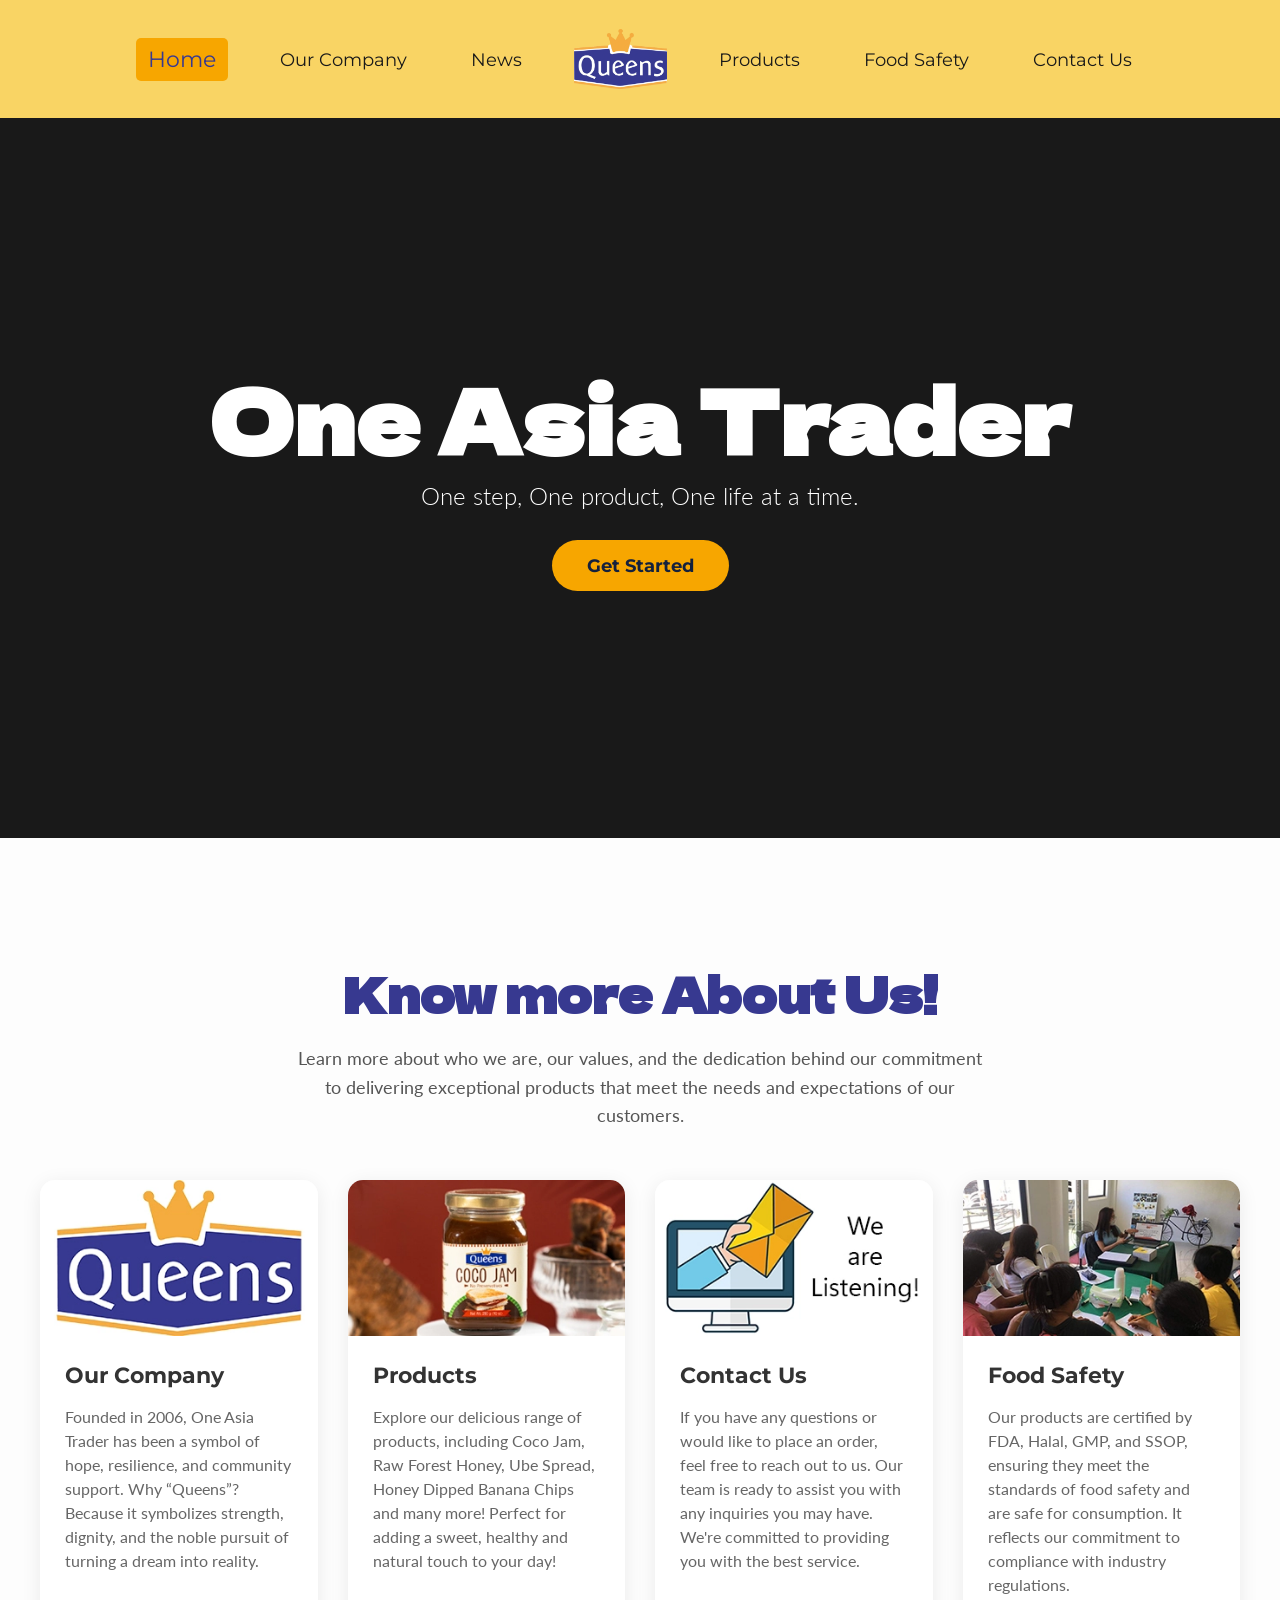
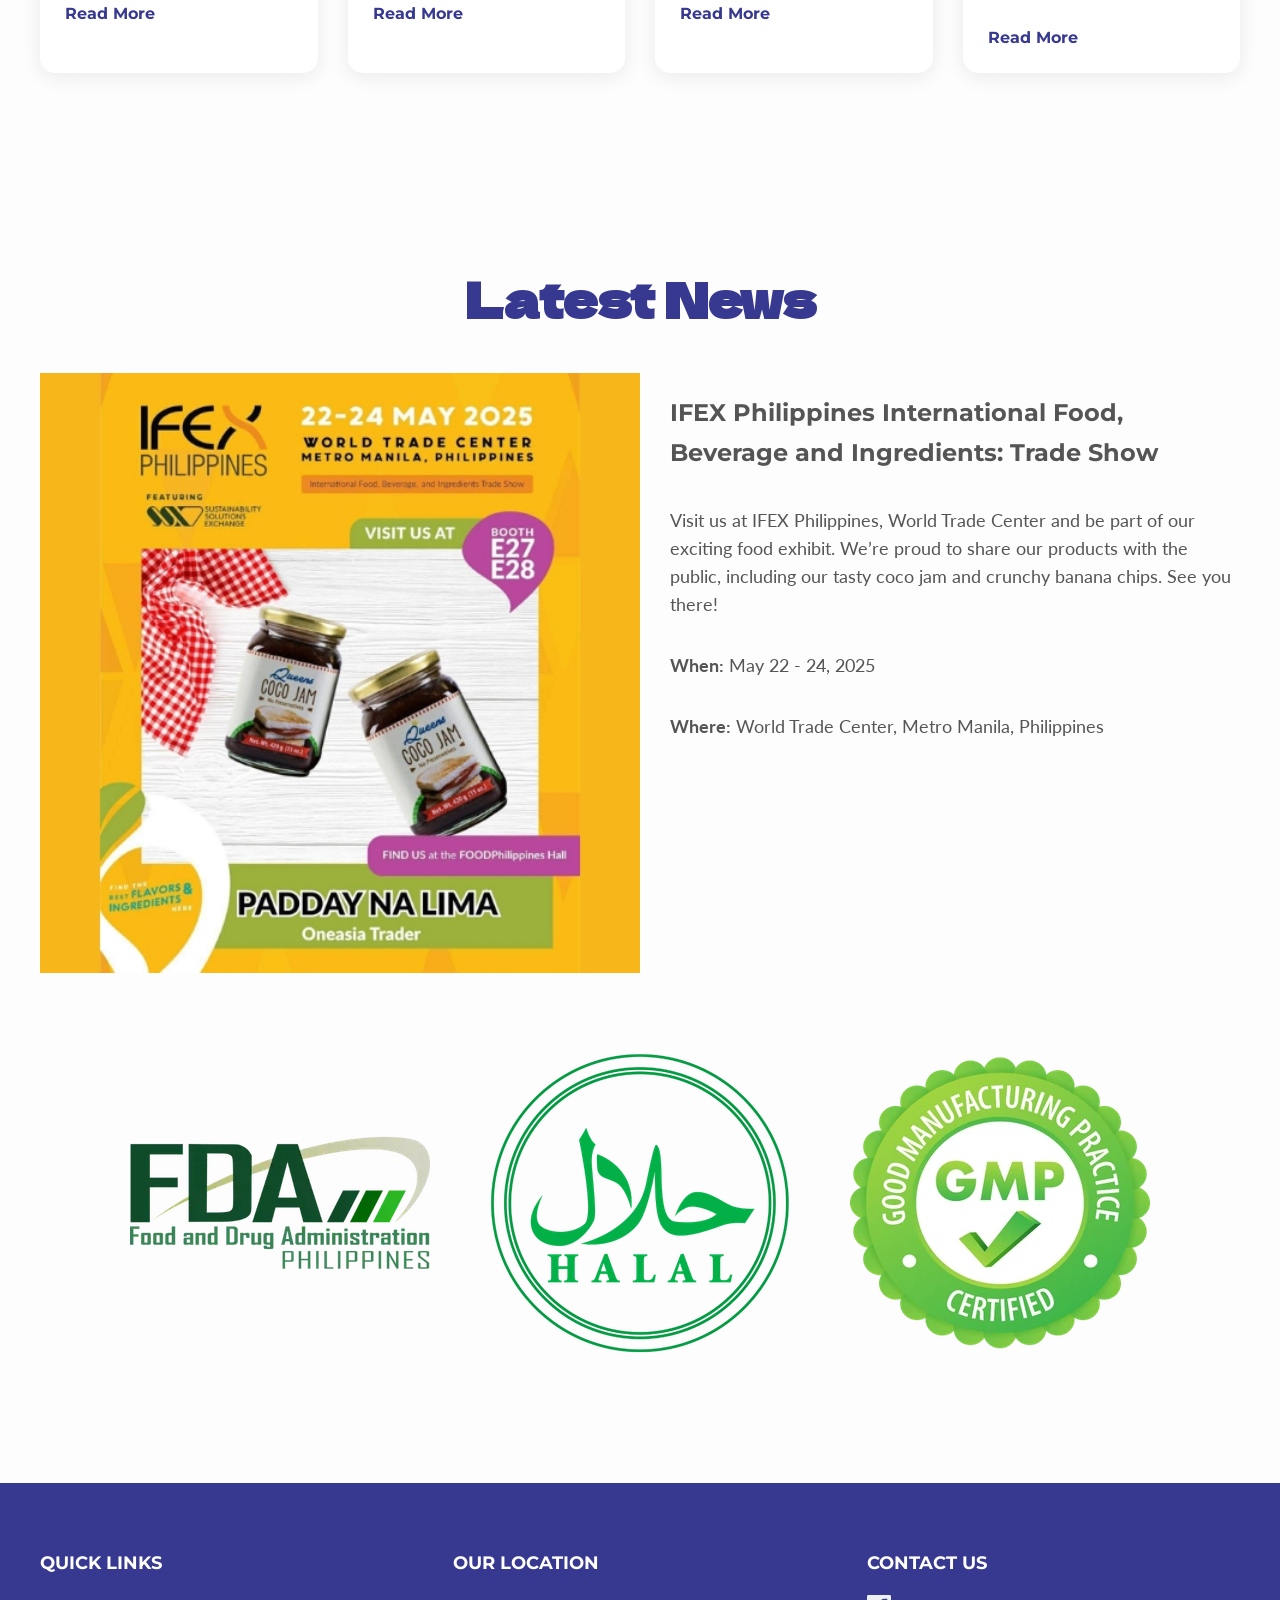
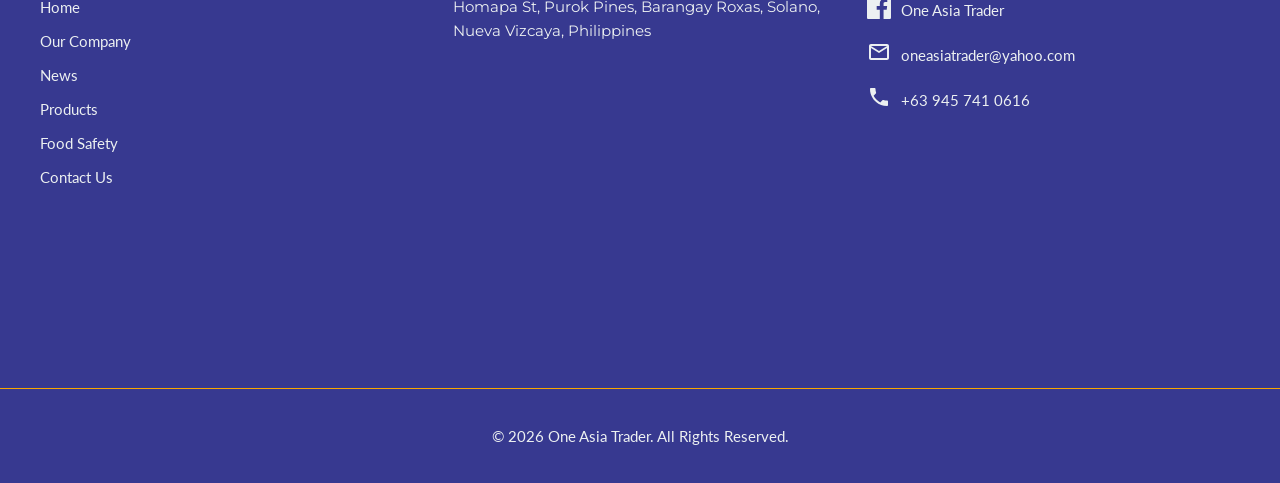
==== commit e8336028: "Major Update on CSS and HTML responsiveness" ====
--- a/index.html
+++ b/index.html
@@ -47,7 +47,7 @@
     <!-- Main Content -->
     <main>
         <!-- Hero Section -->
-        <section class="hero">
+        <section>
             <div class="banner-container">
                 <!-- Slideshow Images -->
                 <img src="./Assets/banner/coco-jam-banner.webp" alt="Coco Jam" class="slideshow-image">
--- a/css/stylesheet.css
+++ b/css/stylesheet.css
@@ -60,10 +60,18 @@
     background-color: #f7a600;
     color: #373990;
     font-size: 22px;
+    border-radius: 5px;
 }
 
 .navbar .logo-li:hover .logo {
     transform: scale(1.2);
+}
+
+.navbar li a.active {
+    background-color: #f7a600;
+    color: #373990;
+    font-size: 22px;
+    border-radius: 5px; 
 }
 
 /*Banner Section CSS*/
@@ -76,7 +84,6 @@
     display: flex;
     justify-content: center;
     align-items: center;
-    margin-top: 100px;
 }
 
 .slideshow-image {
@@ -499,7 +506,6 @@
     padding: 40px;
     border-radius: 15px;
     box-shadow: 0 4px 20px rgba(0, 0, 0, 0.08);
-    margin-top: 170px;
 }
 
 .contact-section h2 
@@ -609,7 +615,6 @@
     max-width: 1200px;
     margin: 0 auto;
     background-color:  #fdfdfd;
-    padding: 40px;
     margin-bottom: 60px;
 }
   
@@ -729,6 +734,34 @@
     box-shadow: 0 10px 25px rgba(0,0,0,0.1);
     font-family: 'Lato', sans-serif;
     position: relative;
+}
+
+/* Product Navigation Buttons (Back & Next) */
+.product-nav-buttons {
+    flex-basis: 100%;
+    display: flex;
+    justify-content: space-between;
+    align-items: center;
+    margin-bottom: 40px;
+}
+
+.nav-btn {
+    display: inline-block;
+    padding: 12px 25px;
+    font-family: 'Montserrat', sans-serif;
+    font-size: 1rem;
+    font-weight: 600;
+    text-decoration: none;
+    color: #373990;
+    border: 2px solid #373990;
+    border-radius: 50px;
+    transition: all 0.3s ease;
+}
+
+.nav-btn:hover {
+    background-color: #373990;
+    color: #ffffff;
+    box-shadow: 0 4px 10px rgba(0, 0, 0, 0.15);
 }
 
 .product-image 
@@ -892,7 +925,6 @@
         font-size: 1.2rem;
     }
     .contact-section {
-        padding-top: 100px;
         margin: 20px 5%;
     }
     .hamburger {
@@ -909,6 +941,12 @@
         border-radius: 3px;
         transition: all 0.3s ease;
     }
+    .product-detail-container, .product-section, .news-section {
+        margin: 30px 20px; 
+        padding: 30px;
+        box-sizing: border-box;
+        width: auto;
+    }
 }
 
 /* Tablets and Mobile Phones (992px) = Navigation Bar */
@@ -916,22 +954,24 @@
     .navbar {
         padding: 10px 20px;
         display: flex;
-        justify-content: flex-end; 
+        justify-content: center;
         align-items: center;
-    }
-
-    .desktop-logo { display: none !important; }
+        position: relative;
+    }
+
+    .desktop-logo {
+        display: none !important; 
+    }
 
     .mobile-logo {
         display: block;
-        position: absolute;
-        left: 50%; 
-        transform: translateX(-50%); 
         z-index: 1001; 
     }
-    
+
     .hamburger {
         display: flex;
+        position: absolute;
+        right: 20px;
         z-index: 1002; 
     }
 
@@ -993,7 +1033,6 @@
 
     /* Banner */
 
-
     .banner-container 
     {
         height: 60vh;
@@ -1040,27 +1079,37 @@
     {
         margin: 0;
     }
-    .product-detail-container, .product-section 
-    {
-        flex-direction: column;
-        padding: 20px;
-        margin: 20px 10px;
+    .product-detail-container, .product-section, .news-section {
+        margin: 20px 15px !important;
+        padding: 20px !important;
+        box-sizing: border-box;
+        width: auto;
+        border-radius: 12px;
+        background-color: #ffffff;
+        box-shadow: 0 4px 15px rgba(0, 0, 0, 0.05);
     }
     
     /* News Section */
-    .news-article 
-    {
+    .news-image, .product-image-container img, .product-image {
+        width: 100%;
+        height: auto;
+        border-radius: 8px;
+        margin-right: 0;
+        margin-bottom: 20px;
+        box-sizing: border-box;
+    }
+
+    .news-content, .product-info-container, .product-details-container {
+        padding: 0 5px; 
+        box-sizing: border-box;
+        text-align: left;
+    }
+    .news-article {
         flex-direction: column;
         align-items: center;
-    }
-    .news-image 
-    {
-        width: 100%;
-        height: auto;
-        margin-right: 0;
-        margin-bottom: 20px;
-    }
-
+        border-top: none; 
+    }
+    
     /* Footer */
     .footer-main-content 
     {
@@ -1097,5 +1146,17 @@
         padding: 15px 40px;
         font-size: 1.1rem;
     }
+    .product-nav-buttons {
+        flex-direction: column; 
+        gap: 15px; 
+        order: 3;
+        margin-top: 40px;
+        margin-bottom: 0;
+    }
     
+    .nav-btn {
+        width: 100%;
+        text-align: center; 
+        box-sizing: border-box;
+    }
 }
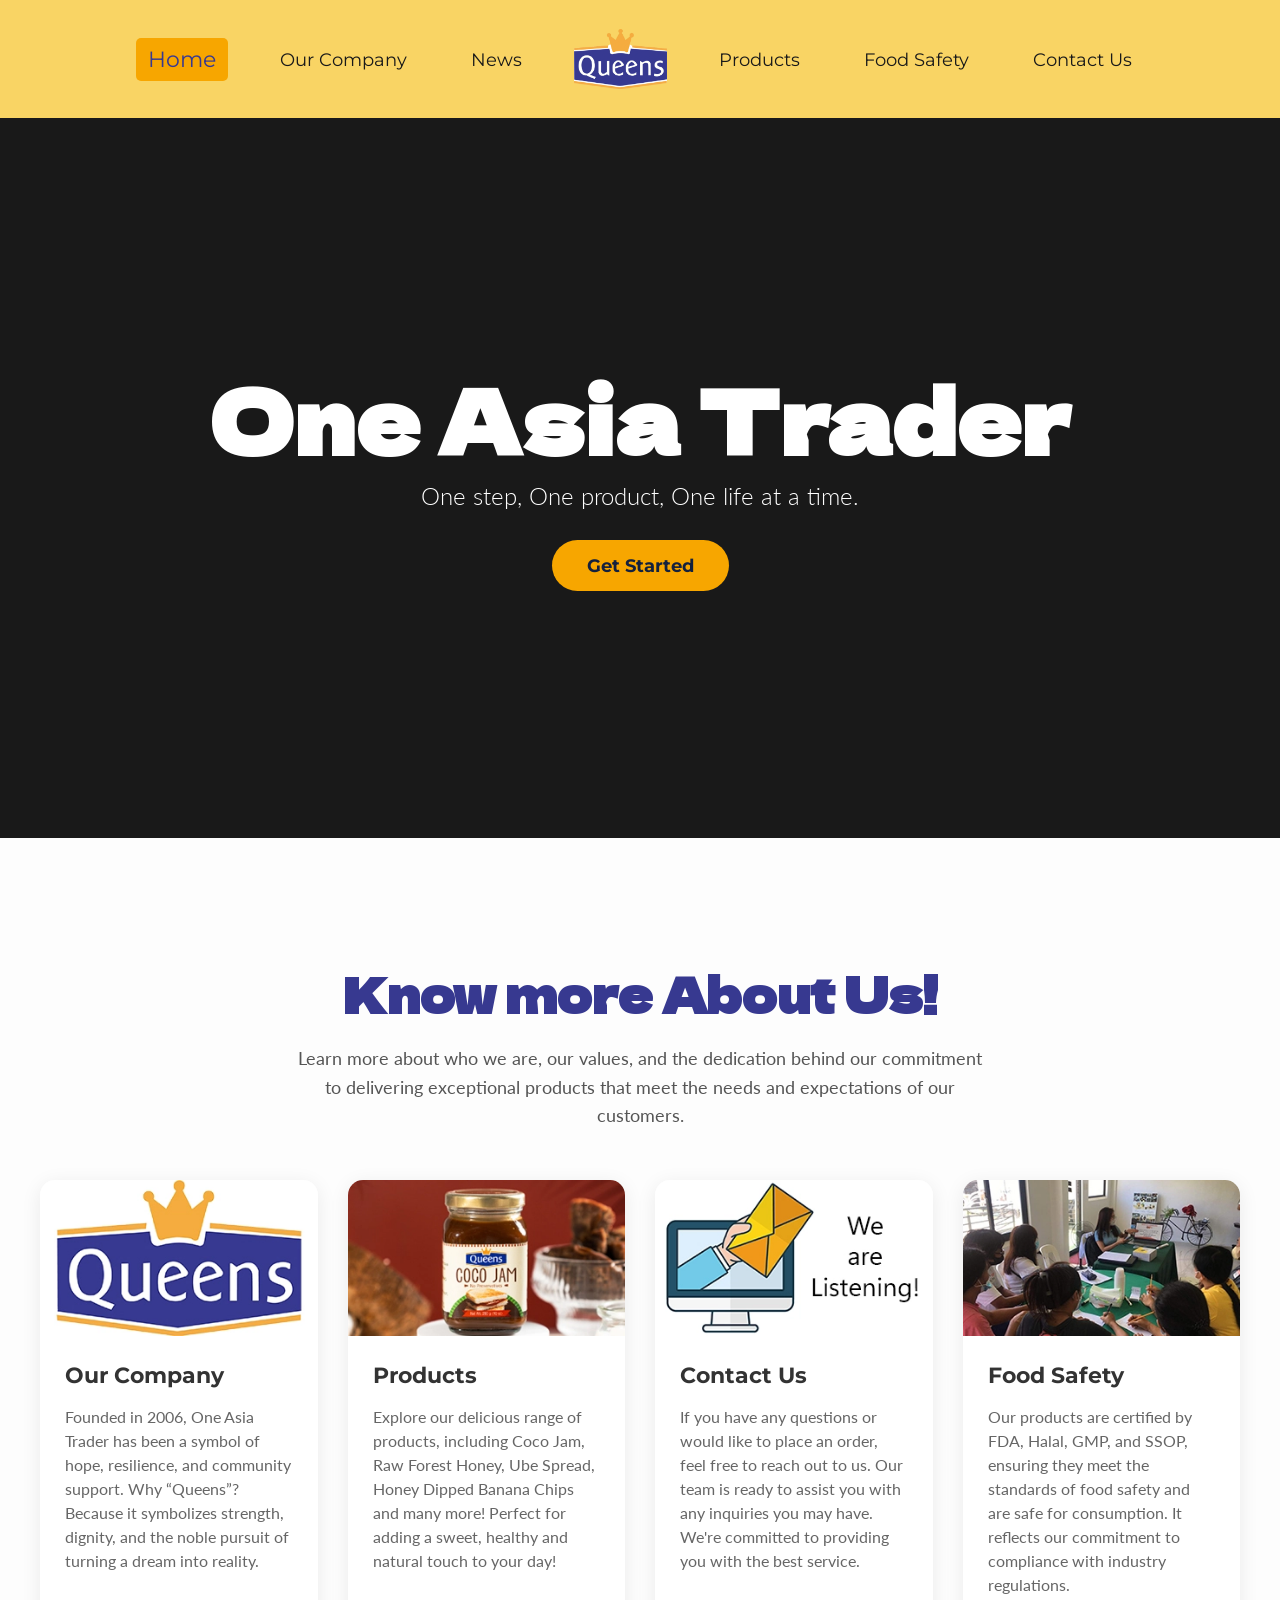
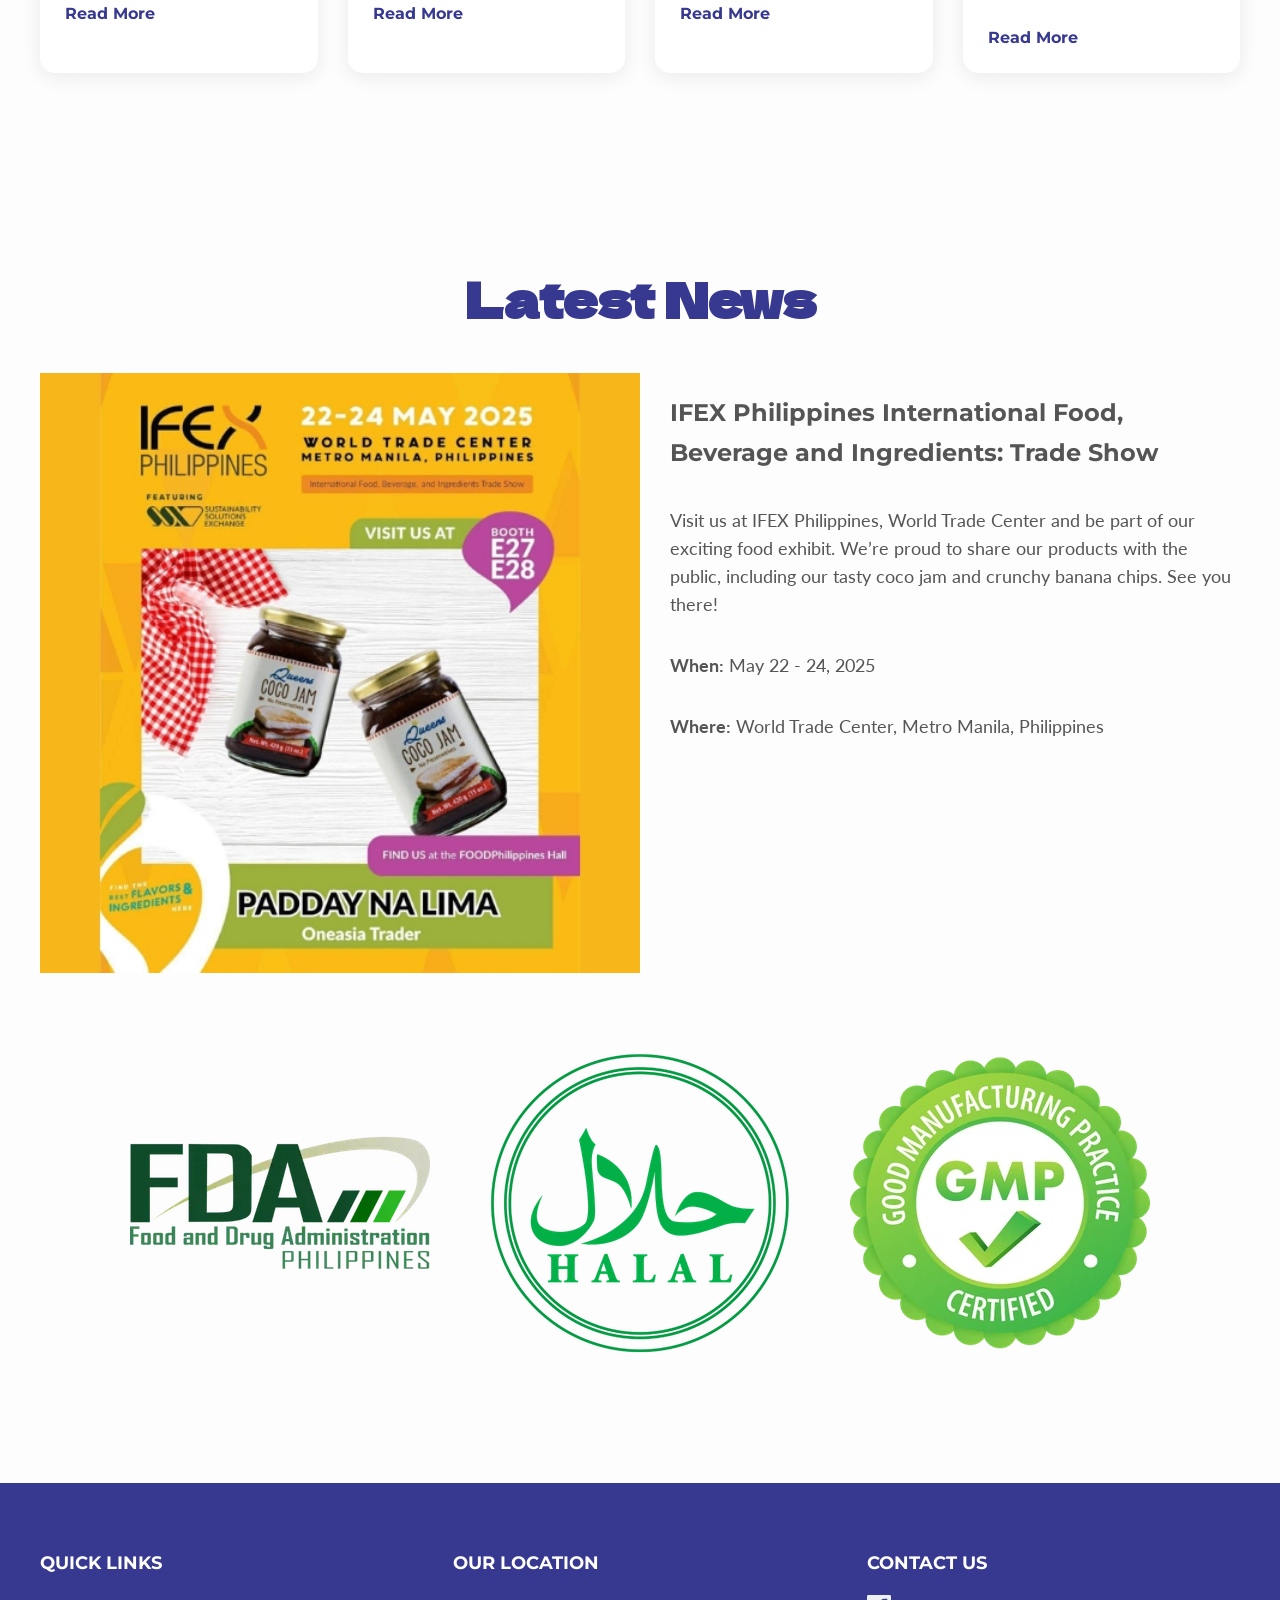
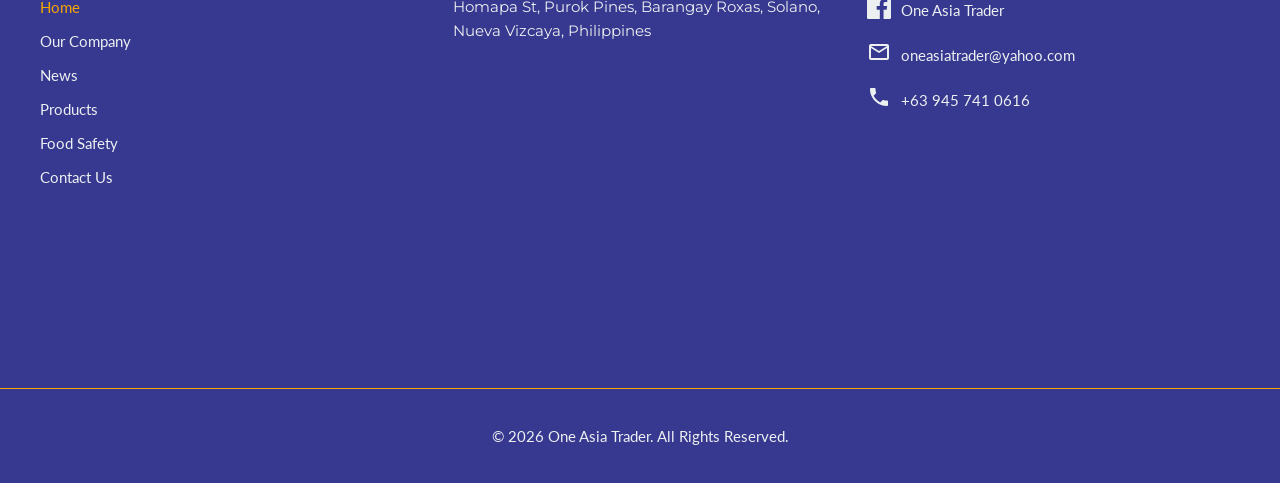
==== commit 5c97dc94: "updated active link" ====
--- a/index.html
+++ b/index.html
@@ -155,7 +155,7 @@
             <div class="footer-column footer-links">
                 <h3>Quick Links</h3>
                 <ul>
-                    <li><a href="index.html">Home</a></li>
+                    <li><a href="index.html" class="active">Home</a></li>
                     <li><a href="./html/company.html">Our Company</a></li>
                     <li><a href="./html/news.html">News</a></li>
                     <li><a href="./html/products.html">Products</a></li>
--- a/css/stylesheet.css
+++ b/css/stylesheet.css
@@ -34,6 +34,11 @@
     background-color: #f7a600;
     color: #373990;
     border-radius: 5px;
+}
+
+.site-footer li a.active {
+    background-color: transparent;
+    color:  #f7a600;
 }
 
 .navbar img {
@@ -109,7 +114,7 @@
 
 .banner-content {
     position: relative;
-    z-index: 2;
+    z-index: 2; 
     color: white;
     text-align: center;
     padding: 0 20px;
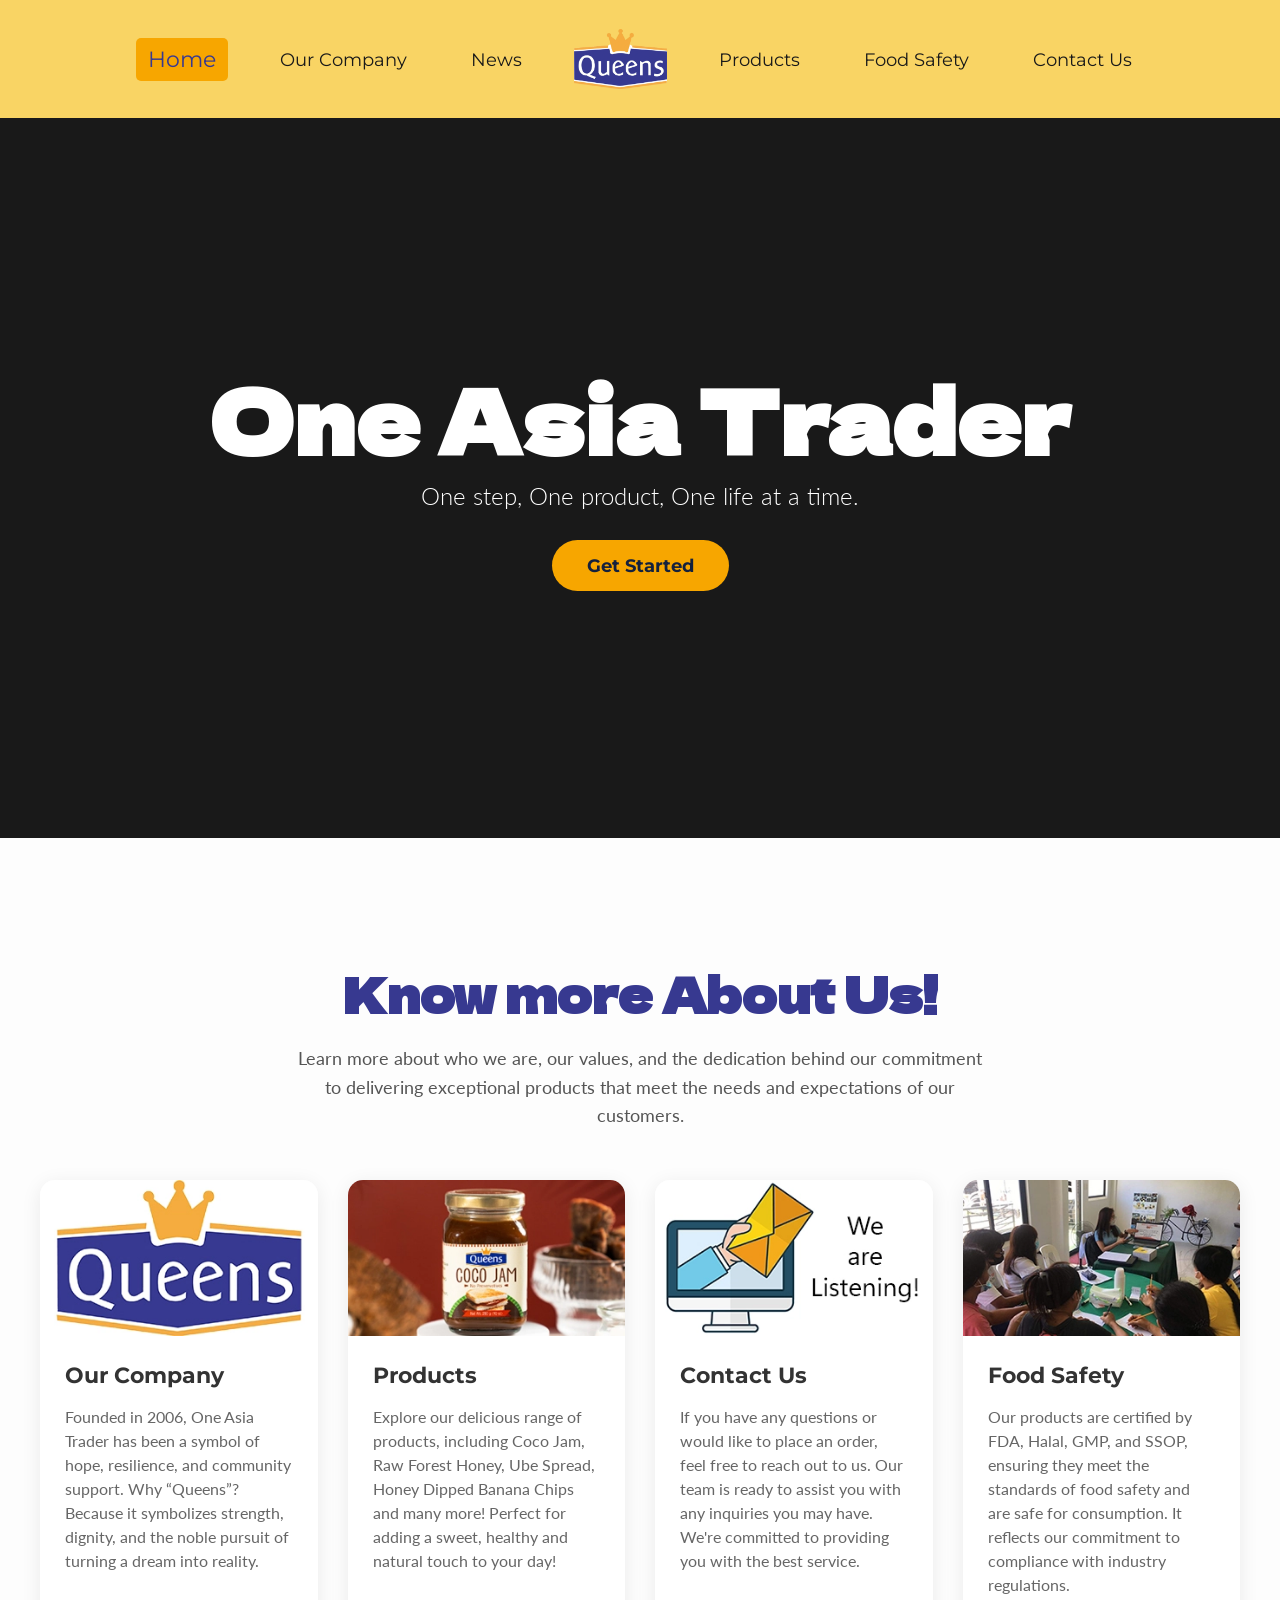
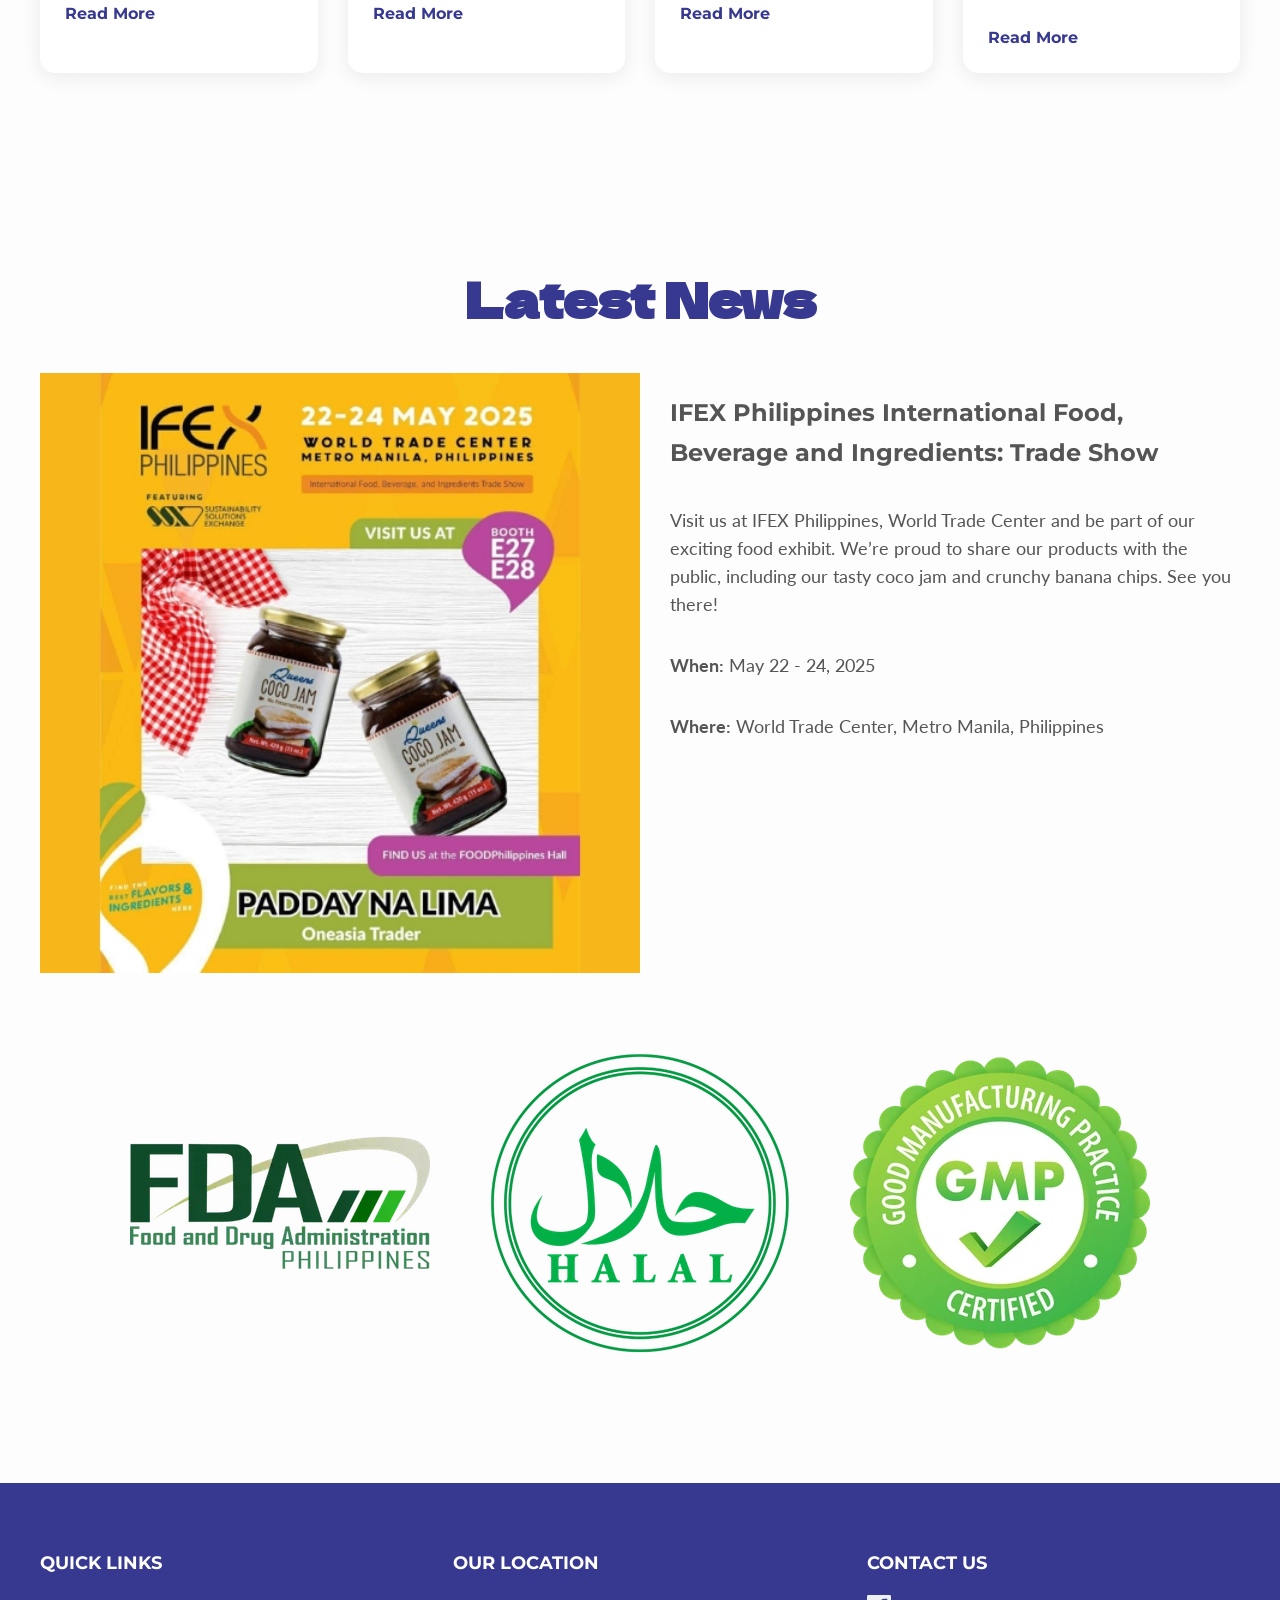
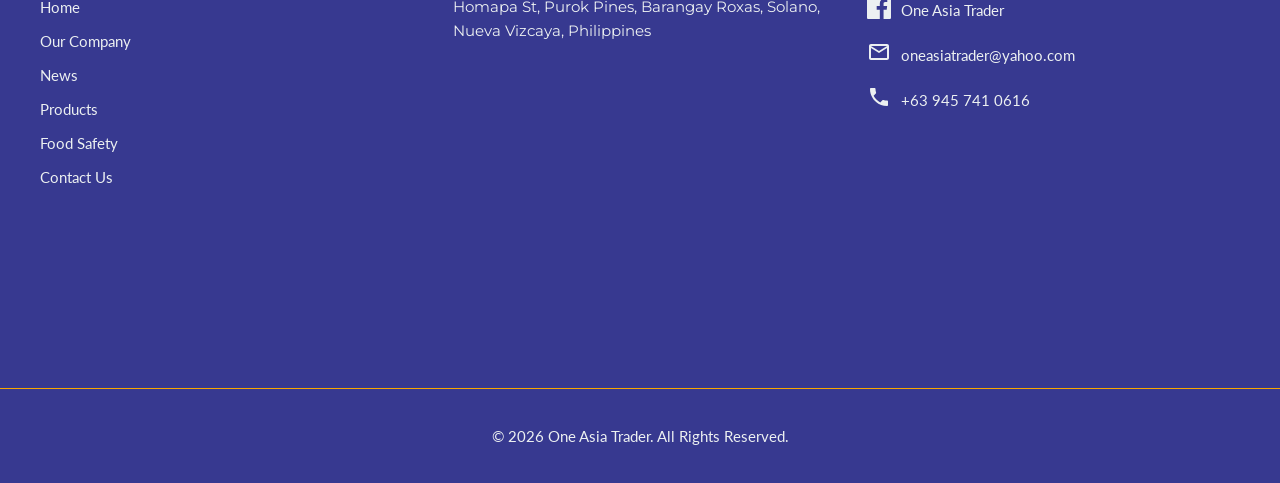
==== commit fe1715e2: "comment ni abu" ====
--- a/index.html
+++ b/index.html
@@ -46,7 +46,7 @@
 
     <!-- Main Content -->
     <main>
-        <!-- Hero Section -->
+        <!-- Hero Section --> <!-- ako to -->
         <section>
             <div class="banner-container">
                 <!-- Slideshow Images -->
--- a/css/stylesheet.css
+++ b/css/stylesheet.css
@@ -6,12 +6,14 @@
 }
 
 /* Navigation Bar CSS */
+header {
+    position: sticky;
+    top: 0;
+    z-index: 1000;
+}
 .navbar {
     background-color: #f9d464;
     padding: 5px 0;
-    position: sticky; 
-    top: 0;
-    z-index: 1000;
 }
 
 .mobile-logo {
@@ -34,11 +36,6 @@
     background-color: #f7a600;
     color: #373990;
     border-radius: 5px;
-}
-
-.site-footer li a.active {
-    background-color: transparent;
-    color:  #f7a600;
 }
 
 .navbar img {
@@ -114,7 +111,7 @@
 
 .banner-content {
     position: relative;
-    z-index: 2; 
+    z-index: 2;
     color: white;
     text-align: center;
     padding: 0 20px;
@@ -1114,7 +1111,7 @@
         align-items: center;
         border-top: none; 
     }
-    
+
     /* Footer */
     .footer-main-content 
     {
